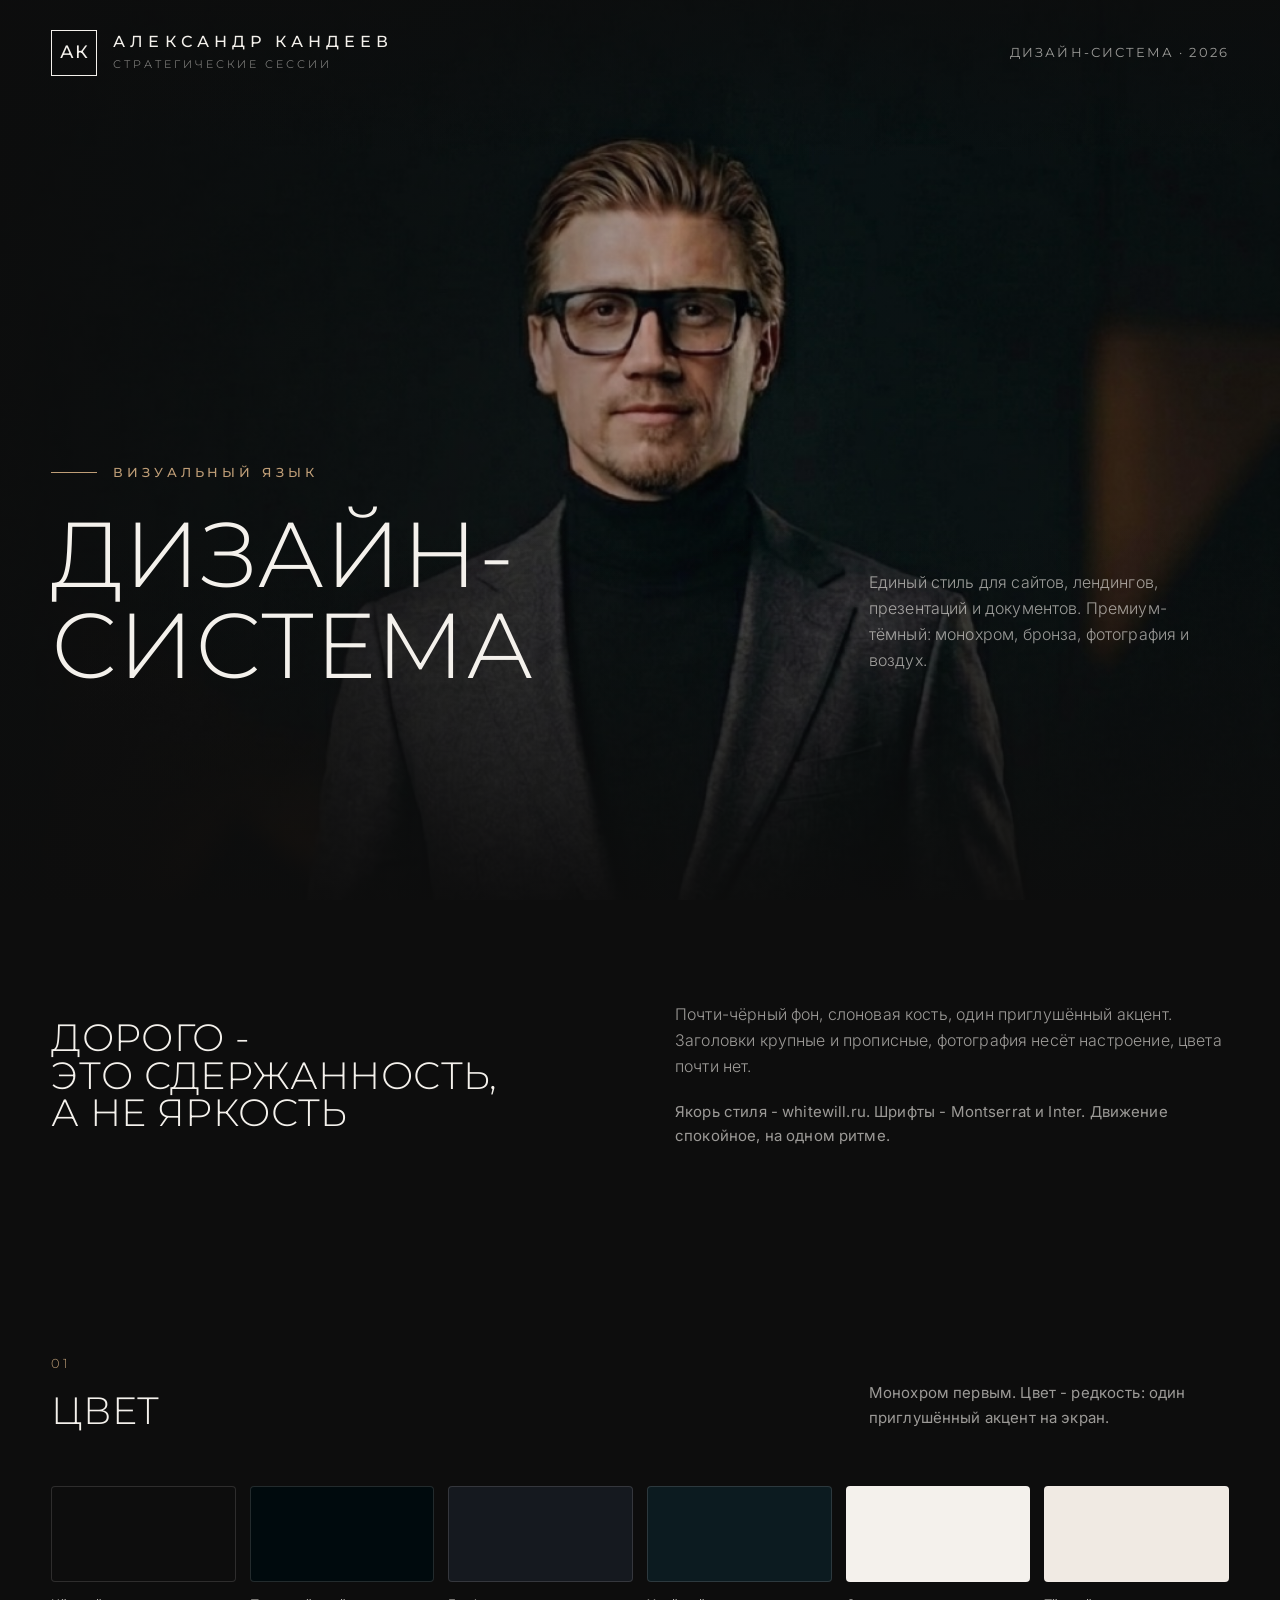
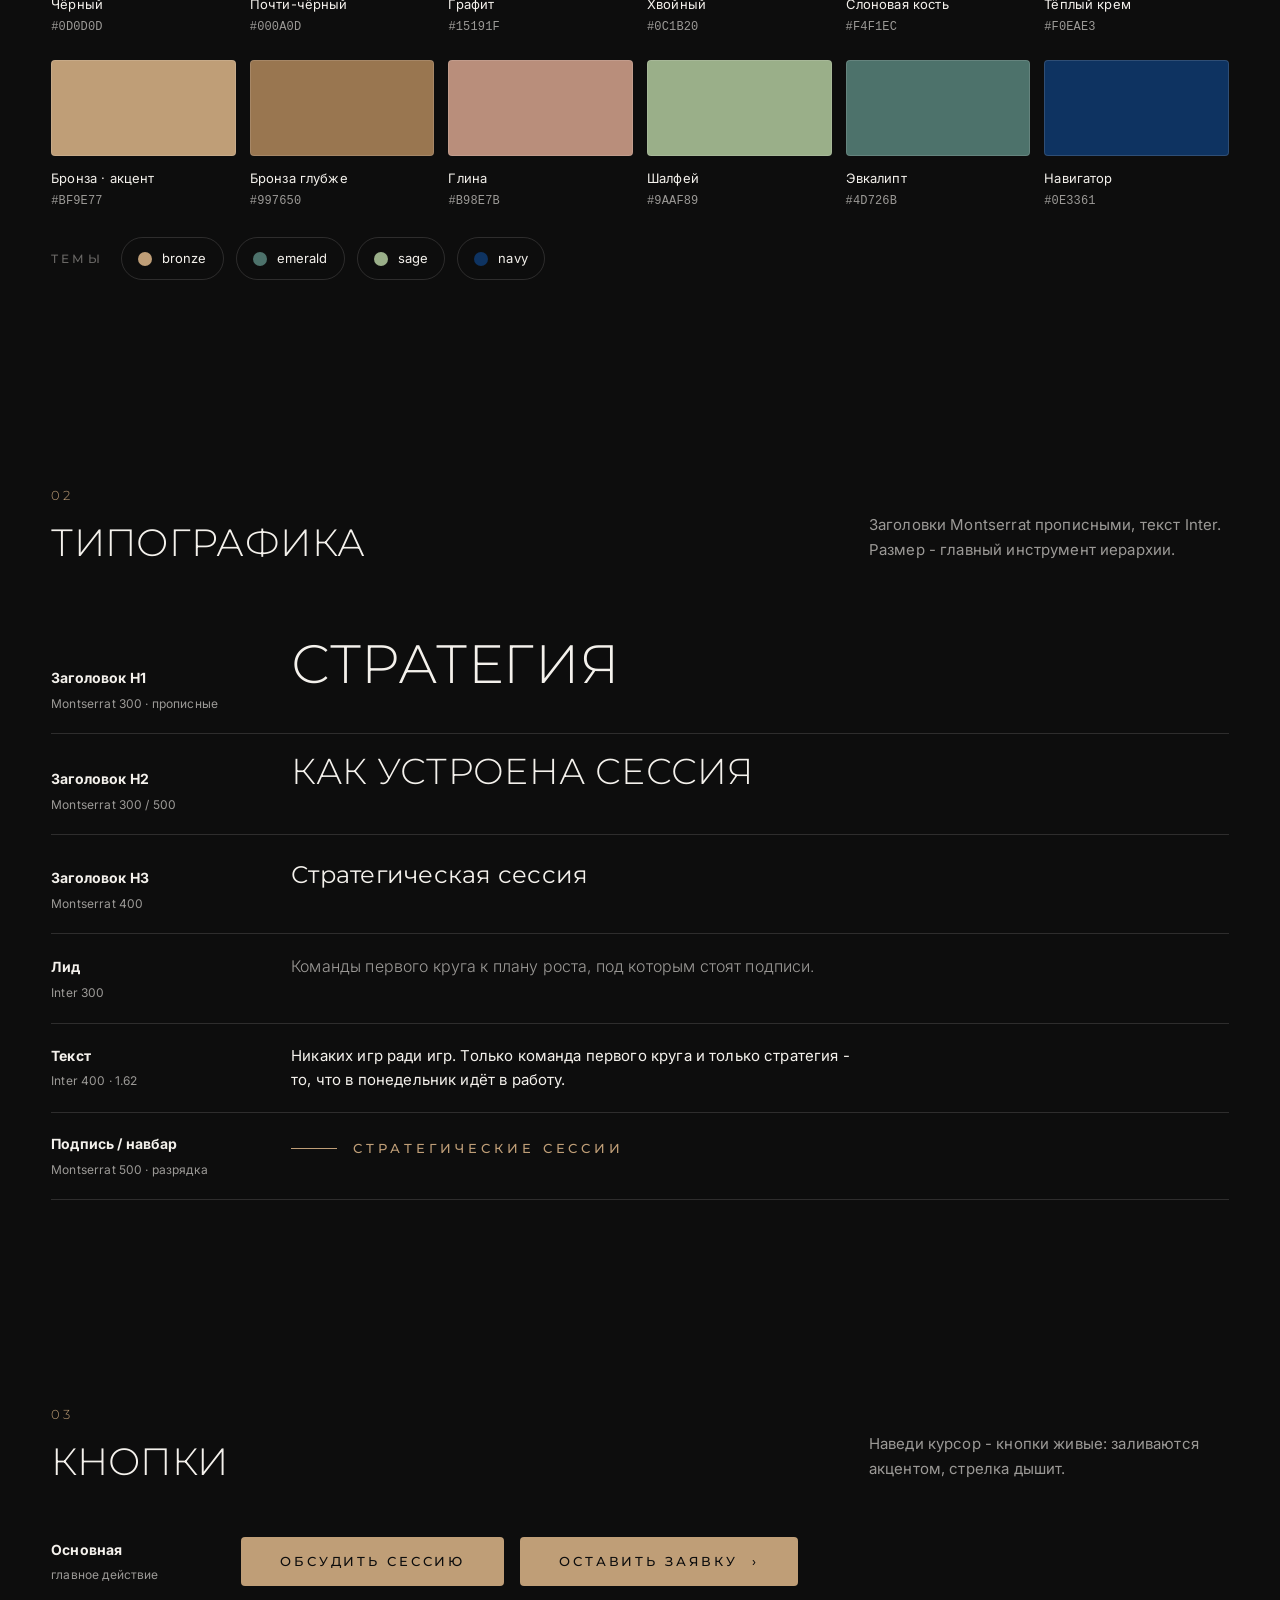
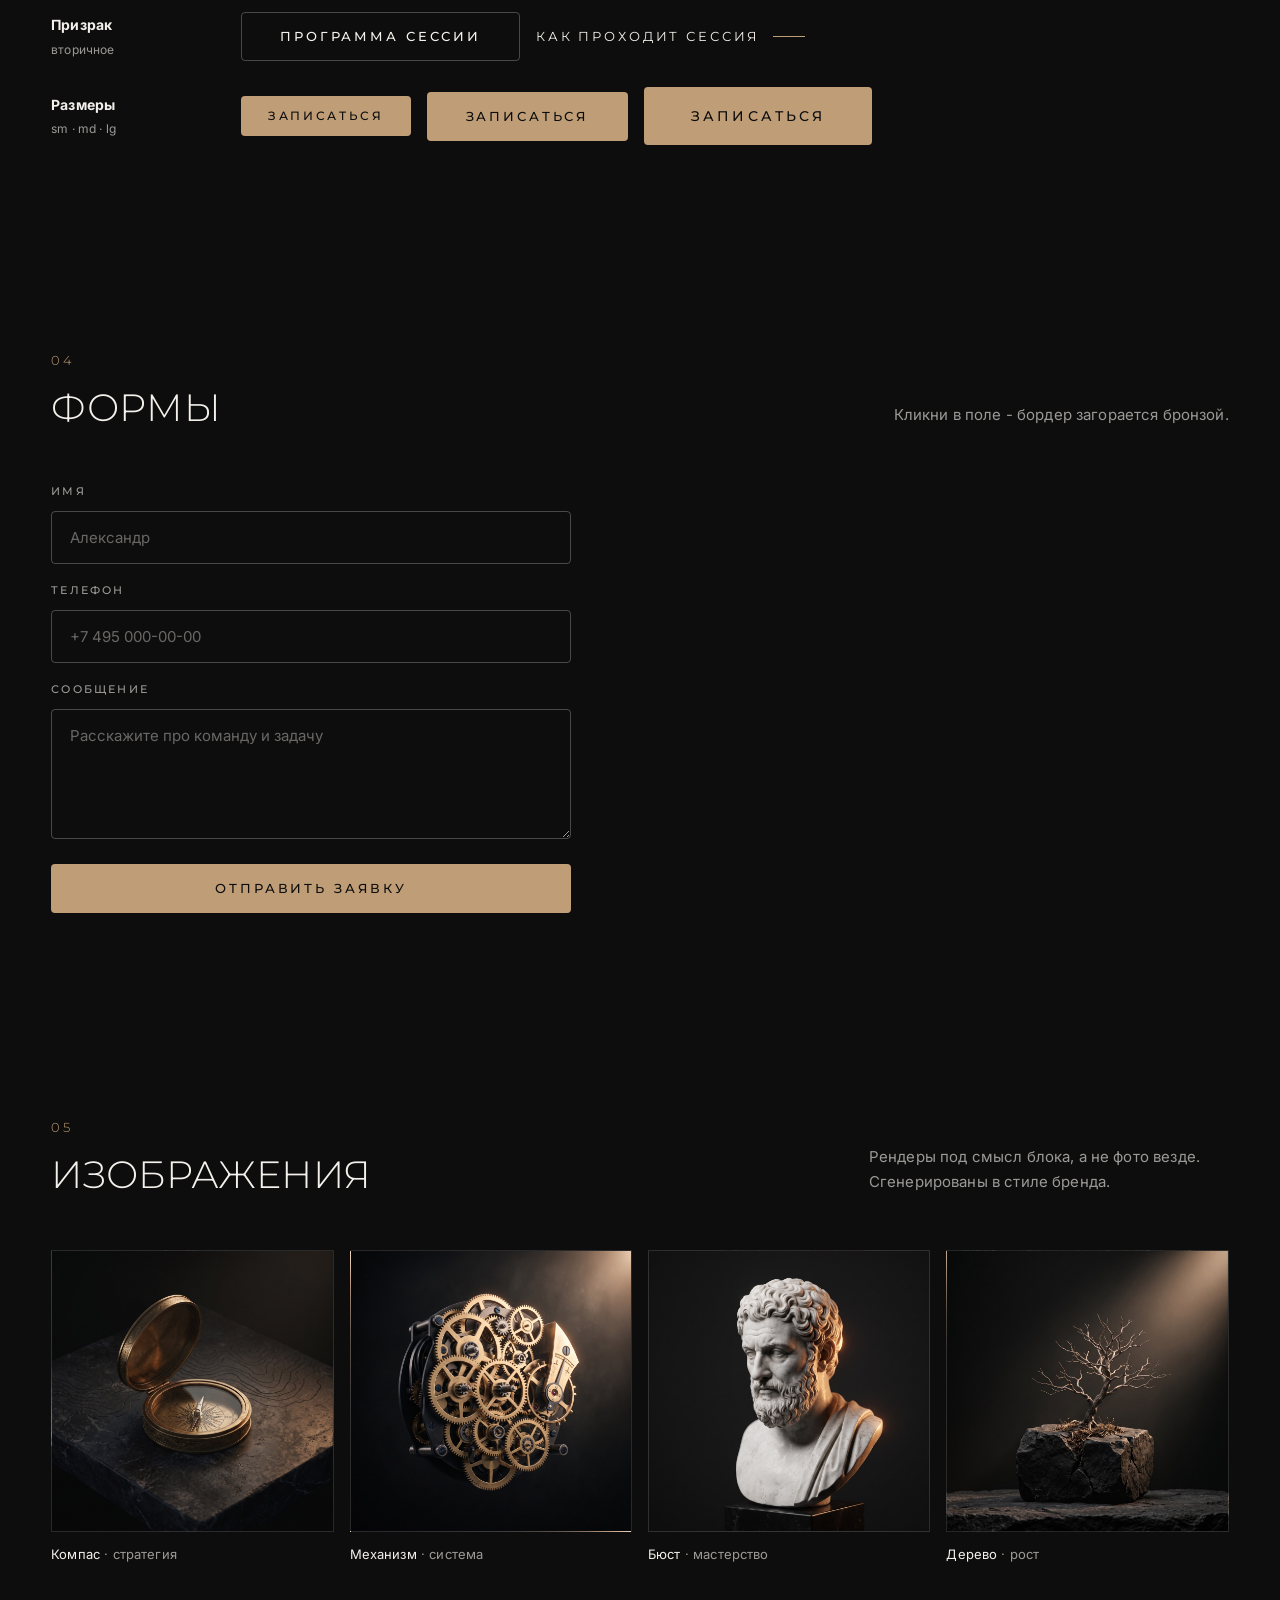
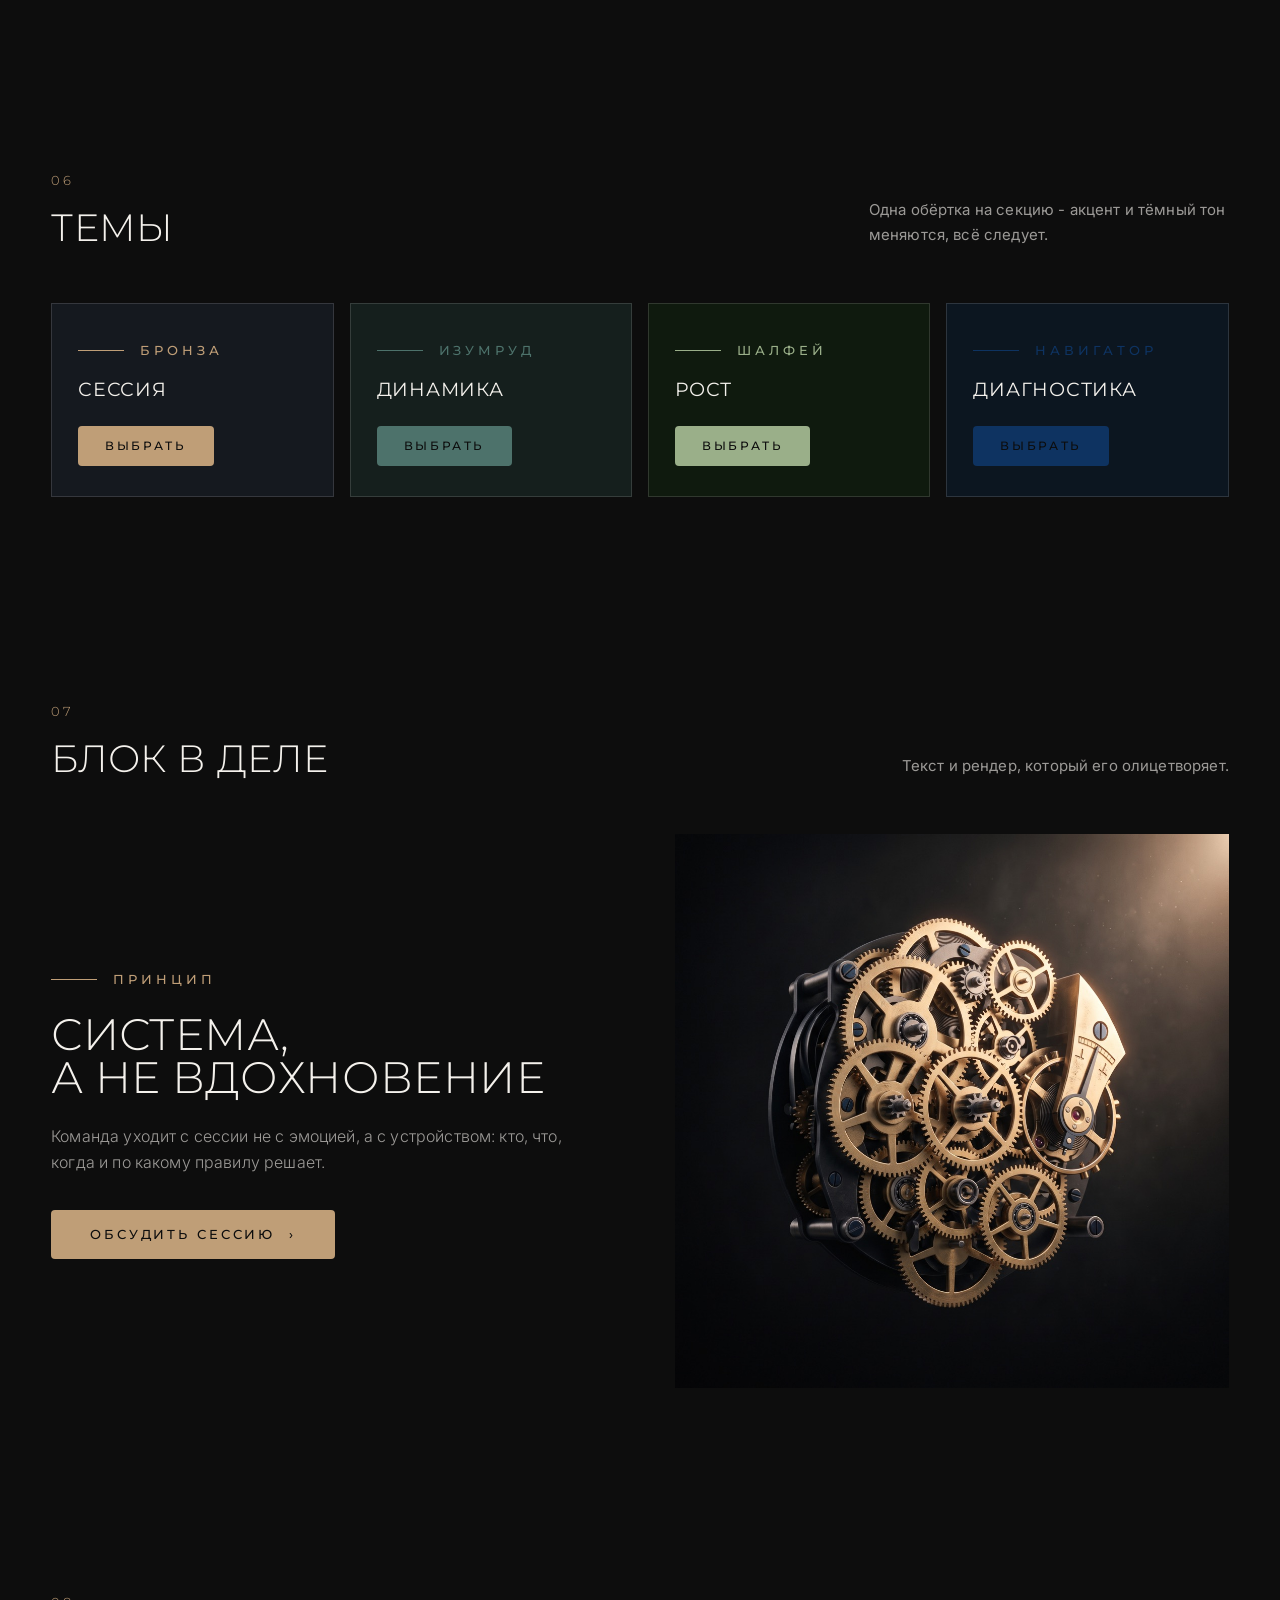
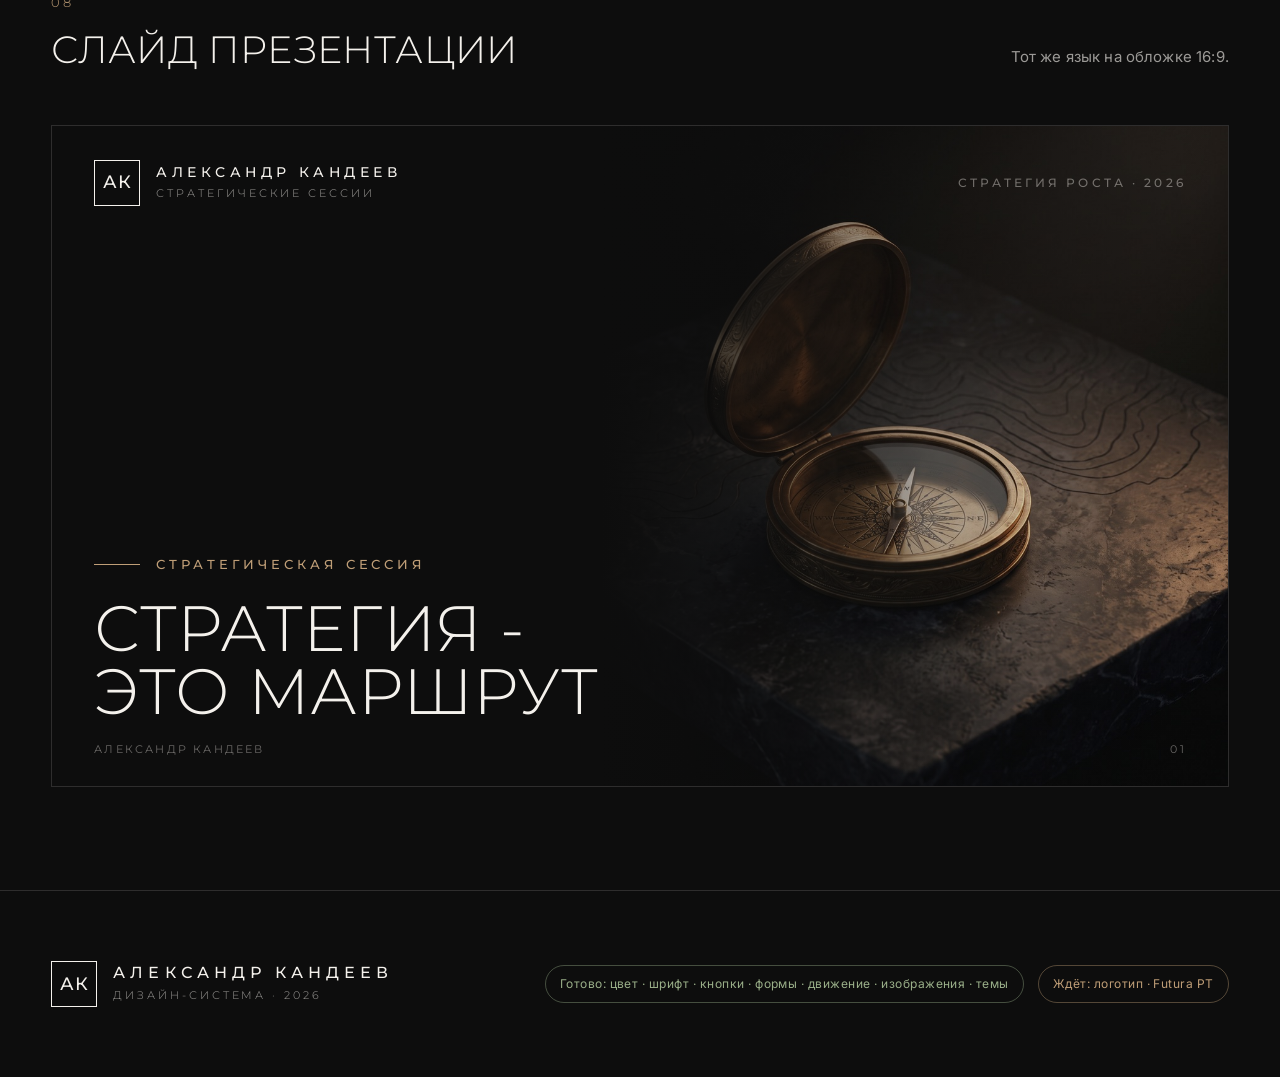
==== index.html @ 8cb3ec22 "Дизайн-система - одностраничник" ====
<!DOCTYPE html>
<html lang="ru">
<head>
<meta charset="utf-8">
<meta name="viewport" content="width=device-width, initial-scale=1">
<title>Дизайн-система · Александр Кандеев</title>
<link rel="preconnect" href="https://fonts.googleapis.com">
<link rel="preconnect" href="https://fonts.gstatic.com" crossorigin>
<link href="https://fonts.googleapis.com/css2?family=Montserrat:wght@300;400;500&family=Inter:wght@300;400;500&display=swap" rel="stylesheet">
<style>
/* ============================================================
   Дизайн-система Александра Кандеева - ТОКЕНЫ
   Якорь: премиум-тёмный в духе whitewill.ru.
   Монохром-первым: цвет редкий, акцент - бронза.
   Подключать первым; всё остальное опирается на эти переменные.
   ============================================================ */

:root {
  /* --- Тёмная база (почти-чёрные, тёплые, не чистый #000) --- */
  --c-black:        #0D0D0D;   /* фон страницы */
  --c-near-black:   #000A0D;   /* самый глубокий, с сине-зелёным подтоном */
  --c-graphite:     #15191F;   /* приподнятая поверхность, карточки */
  --c-conifer:      #0C1B20;   /* альтернативная глубокая поверхность, прохладная */

  /* --- Свет (слоновая кость, не белый) --- */
  --c-ivory:        #F4F1EC;   /* основной текст по тёмному */
  --c-ivory-warm:   #F0EAE3;   /* тёплые светлые панели (светлые секции) */
  --c-white:        #FFFFFF;   /* только когда нужен чистый максимум */

  /* --- Текст по тёмному (через прозрачность слоновой кости) --- */
  --c-muted:        rgba(244, 241, 236, 0.62);  /* вторичный текст */
  --c-faint:        rgba(244, 241, 236, 0.40);  /* подписи, мета */

  /* --- Линии (волосяные, почти невидимые) --- */
  --c-line:         rgba(244, 241, 236, 0.14);
  --c-line-strong:  rgba(244, 241, 236, 0.26);

  /* --- Акценты (приглушённые, благородные; использовать РЕДКО) --- */
  --c-bronze:       #BF9E77;   /* основной акцент - шампань/бронза */
  --c-bronze-deep:  #997650;   /* ховер/глубже */
  --c-clay:         #B98E7B;   /* тёплая глина */
  --c-sage:         #9AAF89;   /* шалфей */
  --c-eucalyptus:   #4D726B;   /* эвкалипт, прохладный */
  --c-navy:         #0E3361;   /* глубокий навигатор-синий */
  --c-amber:        #EB9444;   /* энергия, очень редко */

  /* --- Семантика --- */
  --c-bg:           var(--c-black);
  --c-surface:      var(--c-graphite);
  --c-text:         var(--c-ivory);
  --c-accent:       var(--c-bronze);
  --c-accent-hover: var(--c-bronze-deep);

  /* --- Типографика --- */
  --font-display:   'Montserrat', 'Futura PT', system-ui, sans-serif;
  --font-body:      'Inter', 'Futura PT Book', system-ui, sans-serif;
  /* Когда появится лицензия Futura PT - подключить @font-face (см. typography.md)
     и поменять порядок: Futura PT первой. Менять тут, в одном месте. */

  /* Текучая шкала (как у White Will - размер растёт с шириной экрана) */
  --fs-display-xl:  clamp(44px, 7.2vw, 104px);  /* hero h1 */
  --fs-display-l:   clamp(32px, 4.2vw, 56px);   /* h2 секций */
  --fs-h3:          clamp(21px, 1.9vw, 28px);
  --fs-lede:        clamp(16px, 1.25vw, 19px);
  --fs-body:        clamp(15px, 1.05vw, 17px);
  --fs-label:       13px;     /* прописные подписи, навбар, кнопки */
  --fs-caption:     12px;

  --lh-display:     0.98;
  --lh-head:        1.08;
  --lh-body:        1.62;

  --ls-display:     0.01em;   /* заголовки прописными */
  --ls-body:        0.01em;
  --ls-label:       0.22em;   /* подписи/навбар */
  --ls-eyebrow:     0.30em;   /* надзаголовки */

  --w-light:        300;
  --w-regular:      400;
  --w-medium:       500;

  /* --- Сетка и ритм --- */
  --gutter:         clamp(24px, 4vw, 80px);     /* боковые поля */
  --section-y:      clamp(64px, 8vw, 130px);    /* вертикаль секции */
  --maxw:           1600px;                     /* предел контента */

  /* --- Радиусы (премиум = острые углы) --- */
  --radius:         0;
  --radius-sm:      4px;

  /* --- Тени (минимум; глубина через фон, не через тень) --- */
  --shadow-soft:    0 24px 80px rgba(0, 0, 0, 0.45);

  /* --- Движение (снято с whitewill.ru) --- */
  --dur-fast:       0.2s;
  --dur:            0.3s;          /* базовый переход - почти всё на нём */
  --dur-slow:       0.5s;
  --ease:           cubic-bezier(0.4, 0, 0.2, 1);
  --ease-lux:       cubic-bezier(0.65, 0.05, 0.36, 1);  /* фирменный easing White Will */
}

/* ============================================================
   ЦВЕТОВЫЕ ТЕМЫ - класс-обёртка меняет акцент и тёмный тон.
   Механика White Will (.london/.country/.turkey...): вешаешь
   класс на секцию/страницу - кнопки, ссылки, теги следуют.
   ============================================================ */

/* База - бронза/шампань (по умолчанию, мир .turkey/.mansions) */
.theme-bronze   { --c-accent: #BF9E77; --c-accent-hover: #997650; --c-surface: #15191F; }

/* Изумруд / эвкалипт (мир .london/.retail) */
.theme-emerald  { --c-accent: #4D726B; --c-accent-hover: #354E49; --c-surface: #151F1D; }

/* Шалфей / зелёный (мир .country) */
.theme-sage     { --c-accent: #9AAF89; --c-accent-hover: #728562; --c-surface: #0F1A0E; }

/* Глубокий синий (статусный, мир .oman) */
.theme-navy     { --c-accent: #0E3361; --c-accent-hover: #082344; --c-surface: #0C1620; }


/* ============================================================
   Дизайн-система Александра Кандеева - БАЗОВЫЙ CSS (веб)
   Подключать после ../core/tokens.css.
   Готовые компоненты в духе whitewill.ru: навбар, hero,
   шаги, кейс, цифры, панель категорий, кнопки, печать.
   ============================================================ */



*, *::before, *::after { box-sizing: border-box; margin: 0; padding: 0; }

html { -webkit-font-smoothing: antialiased; text-rendering: optimizeLegibility; }

body {
  background: var(--c-bg);
  color: var(--c-text);
  font-family: var(--font-body);
  font-size: var(--fs-body);
  line-height: var(--lh-body);
  letter-spacing: var(--ls-body);
}

/* --- Типографика --- */
.display {
  font-family: var(--font-display);
  font-weight: var(--w-light);
  text-transform: uppercase;
  line-height: var(--lh-display);
  letter-spacing: var(--ls-display);
}
/* Выделение в заголовке - НЕ по умолчанию. Только осознанно, классом .em.
   Случайный <b>/<strong> в заголовке намеренно не утолщается. */
.display b, .display strong { font-weight: inherit; }
.em { font-weight: var(--w-medium); }
.em.is-accent { color: var(--c-bronze); }

h1.display { font-size: var(--fs-display-xl); }
h2.display { font-size: var(--fs-display-l); }
h3 {
  font-family: var(--font-display);
  font-weight: var(--w-regular);
  font-size: var(--fs-h3);
  letter-spacing: 0.01em;
}

.eyebrow {
  font-family: var(--font-display);
  font-weight: var(--w-medium);
  font-size: var(--fs-label);
  letter-spacing: var(--ls-eyebrow);
  text-transform: uppercase;
  color: var(--c-accent);
  display: inline-flex;
  align-items: center;
  gap: 16px;
}
.eyebrow::before { content: ""; width: 46px; height: 1px; background: var(--c-accent); }

.lede { font-size: var(--fs-lede); color: var(--c-muted); font-weight: var(--w-light); }
.muted { color: var(--c-muted); }
.faint { color: var(--c-faint); }

/* --- Раскладка --- */
.section { padding: var(--section-y) var(--gutter); max-width: var(--maxw); margin: 0 auto; }
.divider { height: 1px; background: var(--c-line); border: 0; }

/* --- Навбар --- */
.nav { display: flex; align-items: center; justify-content: space-between; padding: 30px var(--gutter); }
.logo { display: flex; align-items: center; gap: 16px; }
.logo__mono {
  width: 46px; height: 46px; border: 1px solid var(--c-ivory);
  display: flex; align-items: center; justify-content: center;
  font-family: var(--font-display); font-weight: var(--w-medium); font-size: 18px; letter-spacing: 0.04em;
}
.logo__name { font-family: var(--font-display); font-weight: var(--w-medium); font-size: 16px;
  letter-spacing: 0.32em; text-transform: uppercase; line-height: 1; }
.logo__tag { font-family: var(--font-display); font-weight: var(--w-light); font-size: 10.5px;
  letter-spacing: 0.28em; text-transform: uppercase; color: var(--c-muted); margin-top: 6px; }
.nav__right { display: flex; align-items: center; gap: 40px;
  font-family: var(--font-display); font-weight: var(--w-regular); font-size: var(--fs-label);
  letter-spacing: 0.16em; text-transform: uppercase; }

/* --- Кнопки (снято с whitewill.ru: радиус 4px, .3s, налив акцентом) --- */
.btn {
  font-family: var(--font-display); font-weight: var(--w-medium);
  font-size: var(--fs-label); letter-spacing: var(--ls-label); text-transform: uppercase;
  padding: 17px 38px; border: 1px solid transparent; border-radius: var(--radius-sm); cursor: pointer;
  text-decoration: none; display: inline-flex; align-items: center; justify-content: center; gap: 14px;
  white-space: nowrap; line-height: 1; vertical-align: middle;
  transition: background var(--dur) var(--ease-lux), color var(--dur) var(--ease-lux),
              border-color var(--dur) var(--ease-lux);
}
/* Размеры */
.btn--lg { padding: 21px 46px; font-size: 14px; }
.btn--sm { padding: 13px 26px; font-size: 12px; }
.btn--block { display: flex; width: 100%; }
/* Солид: бронза → на ховере глубже */
.btn--solid { background: var(--c-accent); color: var(--c-black); }
.btn--solid:hover { background: var(--c-accent-hover); }
/* Призрак: на ховере бордер загорается акцентом, заливается акцентом (приём WW) */
.btn--ghost { background: transparent; color: var(--c-text); border-color: var(--c-line-strong); }
.btn--ghost:hover { background: var(--c-accent); color: var(--c-black); border-color: var(--c-accent); }
/* Кнопка-стрелка: стрелка идёт за текстом, на ховере «дышит». Без переноса. */
.btn--arrow .arr { display: inline-block; transition: transform var(--dur) var(--ease-lux); }
.btn--arrow:hover .arr { animation: arrow-move 0.9s var(--ease-lux) infinite; }

/* Ссылка-стрелка: на ховере текст и черта уходят в акцент */
.link {
  font-family: var(--font-display); font-weight: var(--w-regular);
  font-size: var(--fs-label); letter-spacing: var(--ls-label); text-transform: uppercase;
  color: var(--c-text); text-decoration: none; display: inline-flex; align-items: center; gap: 13px;
  transition: color var(--dur) var(--ease-lux), gap var(--dur) var(--ease-lux);
}
.link::after { content: ""; width: 32px; height: 1px; background: var(--c-accent); transition: width var(--dur) var(--ease-lux); }
.link:hover { color: var(--c-accent); gap: 18px; }
.link:hover::after { width: 44px; }

/* --- Hero (фото на весь экран + заголовок снизу) --- */
.hero { position: relative; min-height: 100vh; overflow: hidden; }
.hero__bg { position: absolute; inset: 0; background-size: cover; background-position: 62% 16%; }
.hero__bg::before { content: ""; position: absolute; inset: 0;
  background: linear-gradient(90deg, rgba(13,13,13,0.92) 0%, rgba(13,13,13,0.55) 34%, rgba(13,13,13,0.15) 60%, rgba(13,13,13,0.5) 100%); }
.hero__bg::after { content: ""; position: absolute; inset: 0;
  background: linear-gradient(180deg, rgba(13,13,13,0.7) 0%, transparent 18%, transparent 58%, rgba(13,13,13,0.92) 100%); }
.hero__nav { position: absolute; z-index: 6; top: 0; left: 0; right: 0; }
.hero__title { position: absolute; z-index: 6; left: var(--gutter); bottom: 210px; max-width: 1000px; }
.hero__lede { position: absolute; z-index: 6; right: var(--gutter); bottom: 226px; width: 360px; }

/* --- Печать-медальон --- */
.seal { position: relative; width: 128px; height: 128px; }
.seal__center { position: absolute; inset: 0; display: flex; flex-direction: column;
  align-items: center; justify-content: center; text-align: center; }
.seal__big { font-family: var(--font-display); font-weight: var(--w-medium); font-size: 30px; color: var(--c-bronze); line-height: 1; }
.seal__cap { font-family: var(--font-display); font-weight: var(--w-regular); font-size: 9px;
  letter-spacing: 0.2em; text-transform: uppercase; color: var(--c-bronze); margin-top: 5px; }

/* --- Панель категорий --- */
.catbar { display: flex; background: rgba(13,13,13,0.55); backdrop-filter: blur(10px); border-top: 1px solid var(--c-line); }
.catbar__item { flex: 1; text-align: center; padding: 30px 14px;
  font-family: var(--font-display); font-weight: var(--w-regular); font-size: 13.5px;
  letter-spacing: 0.13em; text-transform: uppercase; color: var(--c-ivory); }
.catbar__item:not(:last-child) { border-right: 1px solid var(--c-line); }
.catbar__item.is-active { background: rgba(191,158,119,0.14); }

/* --- Шаги (нумерованные колонки) --- */
.steps { display: grid; grid-template-columns: repeat(3, 1fr); gap: clamp(28px, 4vw, 54px); }
.step { border-top: 1px solid var(--c-line); padding-top: 30px; }
.step__num { font-family: var(--font-display); font-weight: var(--w-light); font-size: 15px;
  letter-spacing: 0.2em; color: var(--c-bronze); margin-bottom: 46px; }

/* --- Кейс / цитата --- */
.case { display: grid; grid-template-columns: 360px 1fr; gap: clamp(32px, 4vw, 64px);
  align-items: center; background: var(--c-graphite); border: 1px solid var(--c-line); padding: 60px 64px; }
.case__photo { min-height: 420px; background-size: cover; background-position: center 22%; filter: grayscale(1) contrast(1.02); }
.case__quote { font-family: var(--font-display); font-weight: var(--w-light);
  font-size: clamp(24px, 2.4vw, 33px); line-height: 1.42; text-transform: none; }
.case__quote b, .case__quote strong { font-weight: inherit; color: inherit; }
.case__quote .em { font-weight: var(--w-regular); color: var(--c-bronze); }
.case__by { margin-top: 40px; padding-top: 26px; border-top: 1px solid var(--c-line);
  display: flex; gap: 14px; align-items: baseline;
  font-family: var(--font-display); text-transform: uppercase; letter-spacing: 0.16em; font-size: var(--fs-label); }

/* --- Полоса цифр --- */
.stats { display: flex; border-top: 1px solid var(--c-line); border-bottom: 1px solid var(--c-line); }
.stat { flex: 1; padding: 46px 44px 50px 0; }
.stat:not(:last-child) { border-right: 1px solid var(--c-line); }
.stat__n { font-family: var(--font-display); font-weight: var(--w-light); font-size: clamp(34px, 3.4vw, 46px); }
.stat__n i { font-style: normal; color: var(--c-bronze); }
.stat__t { font-size: var(--fs-caption); letter-spacing: 0.2em; text-transform: uppercase; color: var(--c-muted); margin-top: 14px; }

/* --- Изображения: фото, вырезанные объекты, рендеры, абстракция --- */
/* Базовая медиа-область (фото или картинка), острые углы, без рамки */
.figure { position: relative; overflow: hidden; background-size: cover; background-position: center; }
.figure--bw { filter: grayscale(1) contrast(1.02); }      /* кейсы, архив */
/* Вырезанный объект/рендер на прозрачном фоне (статуя, предмет, элемент) */
.cutout { display: block; max-width: 100%; height: auto; }
.cutout--glow { filter: drop-shadow(0 30px 60px rgba(0,0,0,0.5)); }
/* Контейнер под абстрактный/SVG-визуал (когда фото не нужно) */
.motif { position: relative; overflow: hidden; background: var(--c-near-black);
  display: flex; align-items: center; justify-content: center; min-height: 420px; }
.motif > svg { width: 100%; height: 100%; display: block; }
/* Блок «текст + визуал» (визуал может быть фото ИЛИ рендер ИЛИ абстракция) */
.split { display: grid; grid-template-columns: 1fr 1fr; gap: clamp(40px, 6vw, 100px); align-items: center; }
.split--narrow { grid-template-columns: 0.85fr 1fr; }

/* --- Светлый регистр (секция на слоновой кости, тёмный текст) --- */
.invert {
  background: var(--c-ivory-warm);
  color: var(--c-black);
  --c-text: #0D0D0D;
  --c-muted: rgba(13, 13, 13, 0.62);
  --c-faint: rgba(13, 13, 13, 0.42);
  --c-line: rgba(13, 13, 13, 0.14);
  --c-line-strong: rgba(13, 13, 13, 0.26);
}
.invert .logo__mono { border-color: #0D0D0D; }

/* --- Программы (карточки услуг) --- */
.cards { display: grid; grid-template-columns: repeat(3, 1fr); gap: 1px; background: var(--c-line); border: 1px solid var(--c-line); }
.card { background: var(--c-bg); padding: 48px 40px 44px; display: flex; flex-direction: column; min-height: 380px; }
.card__num { font-family: var(--font-display); font-weight: var(--w-light); font-size: 14px; letter-spacing: 0.2em; color: var(--c-bronze); margin-bottom: 40px; }
.card h3 { margin-bottom: 18px; }
.card__price { margin-top: auto; padding-top: 26px; font-family: var(--font-display); font-weight: var(--w-light); font-size: 22px; letter-spacing: 0.01em; }
.card__price i { font-style: normal; color: var(--c-bronze); }

/* --- Финальный CTA на фото --- */
.cta-screen { position: relative; min-height: 100vh; display: flex; align-items: center; overflow: hidden; }
.cta-screen__bg { position: absolute; inset: 0; background-size: cover; background-position: center 18%; }
.cta-screen__bg::after { content: ""; position: absolute; inset: 0; background: linear-gradient(90deg, rgba(13,13,13,0.9) 0%, rgba(13,13,13,0.55) 45%, rgba(13,13,13,0.25) 100%); }
.cta-screen__in { position: relative; z-index: 2; padding: 0 var(--gutter); max-width: 920px; }

/* ============================================================
   ВЗАИМОДЕЙСТВИЯ И ДВИЖЕНИЕ (снято с whitewill.ru)
   ============================================================ */

/* Keyframes */
@keyframes arrow-move { 0%{transform:translate3d(.2em,0,0)} 50%{transform:translate3d(-.1em,0,0)} 100%{transform:translate3d(.2em,0,0)} }
@keyframes fadeUp { 0%{transform:translate3d(0,1.4em,0);opacity:0} 50%{opacity:1} 100%{transform:translateZ(0);opacity:1} }
@keyframes fadeRightUp { 0%{transform:translate3d(-3em,3em,0);opacity:0} 50%{opacity:1} 100%{transform:translateZ(0);opacity:1} }
@keyframes dot-pulse { 0%{transform:scale(0)} 80%{transform:scale(1.2)} 90%{transform:scale(1.2)} 100%{opacity:0} }

/* Фото из ч/б в цвет + лёгкий зум на ховере (приём WW) */
.figure--reveal { filter: grayscale(1) contrast(1.02); transition: filter var(--dur-slow) var(--ease-lux), transform var(--dur-slow) var(--ease-lux); }
.figure--reveal:hover { filter: grayscale(0) contrast(1); transform: scale(1.02); }

/* Карточки и плитки - мягкий отклик на ховер */
.card { transition: background var(--dur) var(--ease-lux); }
.card:hover { background: var(--c-graphite); }
.catbar__item { transition: background var(--dur) var(--ease-lux), color var(--dur) var(--ease-lux); cursor: pointer; }
.catbar__item:hover { background: rgba(191,158,119,0.10); color: var(--c-accent); }
.nav__right span, .logo { transition: color var(--dur) var(--ease-lux); }

/* Появление при скролле: вешаем .reveal, JS добавляет .is-in при входе в экран.
   IntersectionObserver-сниппет - в components.md. Поддерживает задержку через --d. */
.reveal { opacity: 0; will-change: transform, opacity; }
.reveal.is-in { animation: fadeUp 0.8s var(--ease-lux) both; animation-delay: var(--d, 0s); }
.reveal--side.is-in { animation-name: fadeRightUp; }
@media (prefers-reduced-motion: reduce) {
  .reveal, .reveal.is-in { opacity: 1; animation: none; }
  .figure--reveal { filter: grayscale(0); }
  .btn--arrow:hover .arr { animation: none; }
}

/* --- Формы (снято с whitewill.ru: 1px бордер, радиус 4px, фокус → акцент) --- */
.field { display: block; margin-bottom: 18px; }
.field__label { display: block; font-family: var(--font-display); font-weight: var(--w-medium);
  font-size: 11px; letter-spacing: 0.2em; text-transform: uppercase; color: var(--c-muted); margin-bottom: 10px; }
.input, .textarea {
  width: 100%; font-family: var(--font-body); font-size: var(--fs-body); color: var(--c-text);
  background: transparent; border: 1px solid var(--c-line-strong); border-radius: var(--radius-sm);
  padding: 16px 18px; outline: none;
  transition: border-color var(--dur) var(--ease-lux), background var(--dur) var(--ease-lux);
}
.textarea { min-height: 130px; resize: vertical; }
.input::placeholder, .textarea::placeholder { color: var(--c-faint); }
.input:hover, .textarea:hover { border-color: var(--c-muted); }
.input:focus, .textarea:focus { border-color: var(--c-accent); background: rgba(191,158,119,0.04); }
/* В светлом регистре поля темнеют бордером автоматически - через .invert переменные линий */

/* --- Адаптив --- */
@media (max-width: 860px) {
  .steps { grid-template-columns: 1fr; }
  .case { grid-template-columns: 1fr; }
  .stats { flex-wrap: wrap; }
  .stat { flex: 1 1 45%; }
  .hero__lede { position: static; width: auto; margin-top: 24px; }
  .hero__title { position: static; margin-top: 40px; }
  .nav__right { gap: 18px; }
  .catbar { flex-wrap: wrap; }
}


/* ---- страница-паспорт ---- */
.kicker { font-family: var(--font-display); font-weight: 500; font-size: 12px; letter-spacing: .26em;
  text-transform: uppercase; color: var(--c-faint); }
.sec-h { display: flex; align-items: flex-end; justify-content: space-between; gap: 30px;
  flex-wrap: wrap; margin-bottom: 56px; }
.sec-h .num { font-family: var(--font-display); font-weight: 300; font-size: 13px; letter-spacing: .2em;
  color: var(--c-accent); margin-bottom: 18px; }
.sec-h p { color: var(--c-muted); max-width: 360px; }
.sw-grid { display: grid; grid-template-columns: repeat(6, 1fr); gap: 14px; }
.sw__c { height: 96px; border-radius: var(--radius-sm); border: 1px solid var(--c-line); }
.sw__n { font-size: 13px; margin-top: 12px; }
.sw__h { font-size: 12px; color: var(--c-muted); font-family: monospace; margin-top: 3px; }
.chips { display: flex; gap: 12px; flex-wrap: wrap; margin-top: 26px; align-items: center; }
.chip2 { display: flex; align-items: center; gap: 10px; padding: 10px 16px; border: 1px solid var(--c-line);
  border-radius: 999px; font-size: 13px; }
.chip2 i { width: 14px; height: 14px; border-radius: 50%; }
.trow { display: grid; grid-template-columns: 210px 1fr; gap: 30px; align-items: baseline;
  padding: 20px 0; border-bottom: 1px solid var(--c-line); }
.tlab b { display: block; font-size: 14px; } .tlab span { display: block; font-size: 12px; color: var(--c-muted); margin-top: 4px; }
.btn-grid { display: grid; grid-template-columns: 150px 1fr; gap: 26px 40px; align-items: center; }
.cell { display: flex; gap: 16px; align-items: center; flex-wrap: wrap; }
.rlab b { display: block; font-size: 14px; } .rlab span { display: block; font-size: 12px; color: var(--c-muted); margin-top: 3px; }
.imgs { display: grid; grid-template-columns: repeat(4, 1fr); gap: 16px; }
.img { aspect-ratio: 1/1; background-size: cover; background-position: center; border: 1px solid var(--c-line); }
.icap { font-size: 13px; margin-top: 12px; } .icap span { color: var(--c-muted); }
.themes { display: grid; grid-template-columns: repeat(4, 1fr); gap: 16px; }
.tcard { padding: 30px 26px; border: 1px solid var(--c-line); background: var(--c-surface); }
.tcard h4 { font-family: var(--font-display); font-weight: 400; font-size: 19px; margin: 14px 0 20px; text-transform: uppercase; letter-spacing: .04em; }
.block { display: grid; grid-template-columns: 1fr 1fr; gap: 70px; align-items: center; }
.block__vis { aspect-ratio: 1/1; background-size: cover; background-position: center; }
.slide { position: relative; width: 100%; aspect-ratio: 16/9; overflow: hidden; background: var(--c-black); border: 1px solid var(--c-line); }
.slide__bg { position: absolute; inset: 0 0 0 42%; background-size: cover; background-position: center; }
.slide__bg::after { content:""; position:absolute; inset:0; background: linear-gradient(90deg, #0D0D0D 8%, rgba(13,13,13,.3) 55%, transparent 100%); }
.slide__nav { position: absolute; top: 34px; left: 42px; right: 42px; display: flex; justify-content: space-between; align-items: center; z-index: 3; }
.slide__in { position: absolute; left: 42px; bottom: 64px; z-index: 3; max-width: 60%; }
.slide__foot { position: absolute; left: 42px; right: 42px; bottom: 28px; z-index: 3; display: flex; justify-content: space-between; font-family: var(--font-display); font-size: 11px; letter-spacing: .2em; text-transform: uppercase; color: var(--c-faint); }
.foot { padding: 70px var(--gutter); border-top: 1px solid var(--c-line); display: flex; justify-content: space-between; align-items: center; flex-wrap: wrap; gap: 30px; }
.status-row { display: flex; gap: 14px; flex-wrap: wrap; }
.pill { font-size: 12px; letter-spacing: .04em; padding: 8px 14px; border-radius: 999px; border: 1px solid var(--c-line); color: var(--c-muted); }
.pill--on { color: var(--c-sage); border-color: rgba(154,175,137,.4); }
.pill--wait { color: var(--c-bronze); border-color: rgba(191,158,119,.4); }
/* фолбэк: без JS появления-секции видны сразу */
html:not(.js) .reveal { opacity: 1; }
</style>
<script>document.documentElement.className += ' js';</script>
</head>
<body>

<!-- HERO -->
<header class="hero">
  <div class="hero__bg" style="background-image:url('[data-uri]')"></div>
  <nav class="nav hero__nav">
    <div class="logo"><div class="logo__mono">АК</div>
      <div><div class="logo__name">Александр Кандеев</div><div class="logo__tag">Стратегические сессии</div></div></div>
    <div class="nav__right"><span class="muted">Дизайн-система · 2026</span></div>
  </nav>
  <div class="hero__title">
    <div class="eyebrow">Визуальный язык</div>
    <h1 class="display" style="margin-top:26px">Дизайн-<br>система</h1>
  </div>
  <div class="hero__lede">
    <p class="lede">Единый стиль для сайтов, лендингов, презентаций и документов. Премиум-тёмный: монохром, бронза, фотография и воздух.</p>
  </div>
</header>

<!-- МАНИФЕСТ -->
<section class="section reveal">
  <div class="block" style="align-items:center">
    <h2 class="display" style="font-size:clamp(28px,3vw,44px)">Дорого -<br>это сдержанность,<br>а не яркость</h2>
    <div>
      <p class="lede" style="margin-bottom:20px">Почти-чёрный фон, слоновая кость, один приглушённый акцент. Заголовки крупные и прописные, фотография несёт настроение, цвета почти нет.</p>
      <p class="muted">Якорь стиля - whitewill.ru. Шрифты - Montserrat и Inter. Движение спокойное, на одном ритме.</p>
    </div>
  </div>
</section>

<!-- 01 ЦВЕТ -->
<section class="section reveal">
  <div class="sec-h"><div><div class="num">01</div><h2 class="display" style="font-size:clamp(28px,3vw,44px)">Цвет</h2></div>
    <p>Монохром первым. Цвет - редкость: один приглушённый акцент на экран.</p></div>
  <div class="sw-grid">
    <div><div class="sw__c" style="background:#0D0D0D"></div><div class="sw__n">Чёрный</div><div class="sw__h">#0D0D0D</div></div>
    <div><div class="sw__c" style="background:#000A0D"></div><div class="sw__n">Почти-чёрный</div><div class="sw__h">#000A0D</div></div>
    <div><div class="sw__c" style="background:#15191F"></div><div class="sw__n">Графит</div><div class="sw__h">#15191F</div></div>
    <div><div class="sw__c" style="background:#0C1B20"></div><div class="sw__n">Хвойный</div><div class="sw__h">#0C1B20</div></div>
    <div><div class="sw__c" style="background:#F4F1EC"></div><div class="sw__n">Слоновая кость</div><div class="sw__h">#F4F1EC</div></div>
    <div><div class="sw__c" style="background:#F0EAE3"></div><div class="sw__n">Тёплый крем</div><div class="sw__h">#F0EAE3</div></div>
  </div>
  <div class="sw-grid" style="margin-top:22px">
    <div><div class="sw__c" style="background:#BF9E77"></div><div class="sw__n">Бронза · акцент</div><div class="sw__h">#BF9E77</div></div>
    <div><div class="sw__c" style="background:#997650"></div><div class="sw__n">Бронза глубже</div><div class="sw__h">#997650</div></div>
    <div><div class="sw__c" style="background:#B98E7B"></div><div class="sw__n">Глина</div><div class="sw__h">#B98E7B</div></div>
    <div><div class="sw__c" style="background:#9AAF89"></div><div class="sw__n">Шалфей</div><div class="sw__h">#9AAF89</div></div>
    <div><div class="sw__c" style="background:#4D726B"></div><div class="sw__n">Эвкалипт</div><div class="sw__h">#4D726B</div></div>
    <div><div class="sw__c" style="background:#0E3361"></div><div class="sw__n">Навигатор</div><div class="sw__h">#0E3361</div></div>
  </div>
  <div class="chips">
    <span class="kicker" style="margin-right:6px">Темы</span>
    <span class="chip2"><i style="background:#BF9E77"></i>bronze</span>
    <span class="chip2"><i style="background:#4D726B"></i>emerald</span>
    <span class="chip2"><i style="background:#9AAF89"></i>sage</span>
    <span class="chip2"><i style="background:#0E3361"></i>navy</span>
  </div>
</section>

<!-- 02 ТИПОГРАФИКА -->
<section class="section reveal">
  <div class="sec-h"><div><div class="num">02</div><h2 class="display" style="font-size:clamp(28px,3vw,44px)">Типографика</h2></div>
    <p>Заголовки Montserrat прописными, текст Inter. Размер - главный инструмент иерархии.</p></div>
  <div class="trow"><div class="tlab"><b>Заголовок H1</b><span>Montserrat 300 · прописные</span></div><div class="display" style="font-size:54px">Стратегия</div></div>
  <div class="trow"><div class="tlab"><b>Заголовок H2</b><span>Montserrat 300 / 500</span></div><div class="display" style="font-size:36px">Как устроена сессия</div></div>
  <div class="trow"><div class="tlab"><b>Заголовок H3</b><span>Montserrat 400</span></div><h3 style="margin:0">Стратегическая сессия</h3></div>
  <div class="trow"><div class="tlab"><b>Лид</b><span>Inter 300</span></div><div class="lede" style="margin:0">Команды первого круга к плану роста, под которым стоят подписи.</div></div>
  <div class="trow"><div class="tlab"><b>Текст</b><span>Inter 400 · 1.62</span></div><div style="margin:0;max-width:560px">Никаких игр ради игр. Только команда первого круга и только стратегия - то, что в понедельник идёт в работу.</div></div>
  <div class="trow"><div class="tlab"><b>Подпись / навбар</b><span>Montserrat 500 · разрядка</span></div><div class="eyebrow" style="margin:0">Стратегические сессии</div></div>
</section>

<!-- 03 КНОПКИ -->
<section class="section reveal">
  <div class="sec-h"><div><div class="num">03</div><h2 class="display" style="font-size:clamp(28px,3vw,44px)">Кнопки</h2></div>
    <p>Наведи курсор - кнопки живые: заливаются акцентом, стрелка дышит.</p></div>
  <div class="btn-grid">
    <div class="rlab"><b>Основная</b><span>главное действие</span></div>
    <div class="cell"><a class="btn btn--solid">Обсудить сессию</a><a class="btn btn--solid btn--arrow">Оставить заявку <span class="arr">›</span></a></div>
    <div class="rlab"><b>Призрак</b><span>вторичное</span></div>
    <div class="cell"><a class="btn btn--ghost">Программа сессии</a><a class="link">Как проходит сессия</a></div>
    <div class="rlab"><b>Размеры</b><span>sm · md · lg</span></div>
    <div class="cell"><a class="btn btn--solid btn--sm">Записаться</a><a class="btn btn--solid">Записаться</a><a class="btn btn--solid btn--lg">Записаться</a></div>
  </div>
</section>

<!-- 04 ФОРМЫ -->
<section class="section reveal">
  <div class="sec-h"><div><div class="num">04</div><h2 class="display" style="font-size:clamp(28px,3vw,44px)">Формы</h2></div>
    <p>Кликни в поле - бордер загорается бронзой.</p></div>
  <div style="max-width:520px">
    <label class="field"><span class="field__label">Имя</span><input class="input" placeholder="Александр"></label>
    <label class="field"><span class="field__label">Телефон</span><input class="input" placeholder="+7 495 000-00-00"></label>
    <label class="field"><span class="field__label">Сообщение</span><textarea class="textarea" placeholder="Расскажите про команду и задачу"></textarea></label>
    <button class="btn btn--solid btn--block">Отправить заявку</button>
  </div>
</section>

<!-- 05 ИЗОБРАЖЕНИЯ -->
<section class="section reveal">
  <div class="sec-h"><div><div class="num">05</div><h2 class="display" style="font-size:clamp(28px,3vw,44px)">Изображения</h2></div>
    <p>Рендеры под смысл блока, а не фото везде. Сгенерированы в стиле бренда.</p></div>
  <div class="imgs">
    <div><div class="img" style="background-image:url('[data-uri]')"></div><div class="icap">Компас <span>· стратегия</span></div></div>
    <div><div class="img" style="background-image:url('[data-uri]')"></div><div class="icap">Механизм <span>· система</span></div></div>
    <div><div class="img" style="background-image:url('[data-uri]')"></div><div class="icap">Бюст <span>· мастерство</span></div></div>
    <div><div class="img" style="background-image:url('[data-uri]')"></div><div class="icap">Дерево <span>· рост</span></div></div>
  </div>
</section>

<!-- 06 ТЕМЫ -->
<section class="section reveal">
  <div class="sec-h"><div><div class="num">06</div><h2 class="display" style="font-size:clamp(28px,3vw,44px)">Темы</h2></div>
    <p>Одна обёртка на секцию - акцент и тёмный тон меняются, всё следует.</p></div>
  <div class="themes">
    <div class="tcard theme-bronze"><div class="eyebrow">Бронза</div><h4>Сессия</h4><a class="btn btn--solid btn--sm">Выбрать</a></div>
    <div class="tcard theme-emerald"><div class="eyebrow">Изумруд</div><h4>Динамика</h4><a class="btn btn--solid btn--sm">Выбрать</a></div>
    <div class="tcard theme-sage"><div class="eyebrow">Шалфей</div><h4>Рост</h4><a class="btn btn--solid btn--sm">Выбрать</a></div>
    <div class="tcard theme-navy"><div class="eyebrow">Навигатор</div><h4>Диагностика</h4><a class="btn btn--solid btn--sm">Выбрать</a></div>
  </div>
</section>

<!-- 07 БЛОК В ДЕЛЕ -->
<section class="section reveal">
  <div class="sec-h"><div><div class="num">07</div><h2 class="display" style="font-size:clamp(28px,3vw,44px)">Блок в деле</h2></div>
    <p>Текст и рендер, который его олицетворяет.</p></div>
  <div class="block">
    <div>
      <div class="eyebrow">Принцип</div>
      <h2 class="display" style="font-size:clamp(30px,3.4vw,52px);margin:24px 0 24px">Система,<br>а не вдохновение</h2>
      <p class="lede" style="margin-bottom:34px">Команда уходит с сессии не с эмоцией, а с устройством: кто, что, когда и по какому правилу решает.</p>
      <a class="btn btn--solid btn--arrow">Обсудить сессию <span class="arr">›</span></a>
    </div>
    <div class="block__vis" style="background-image:url('[data-uri]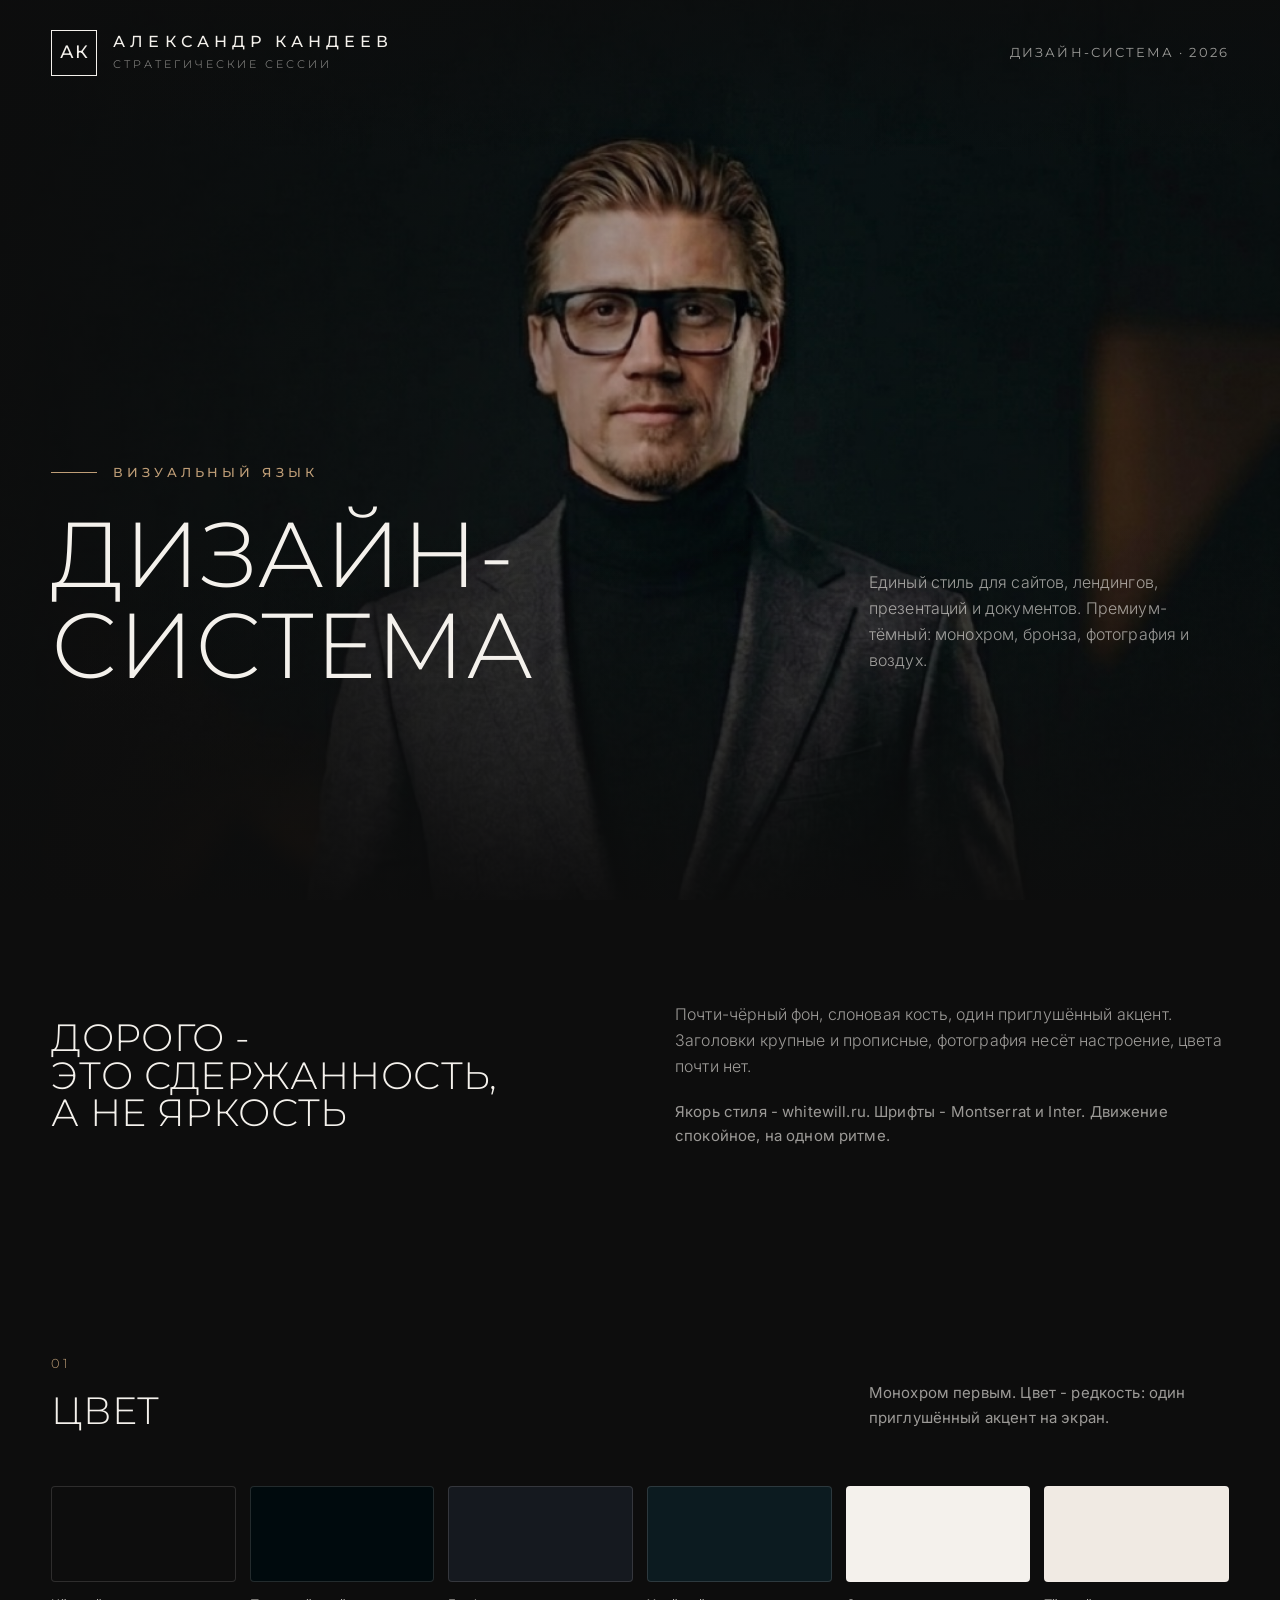
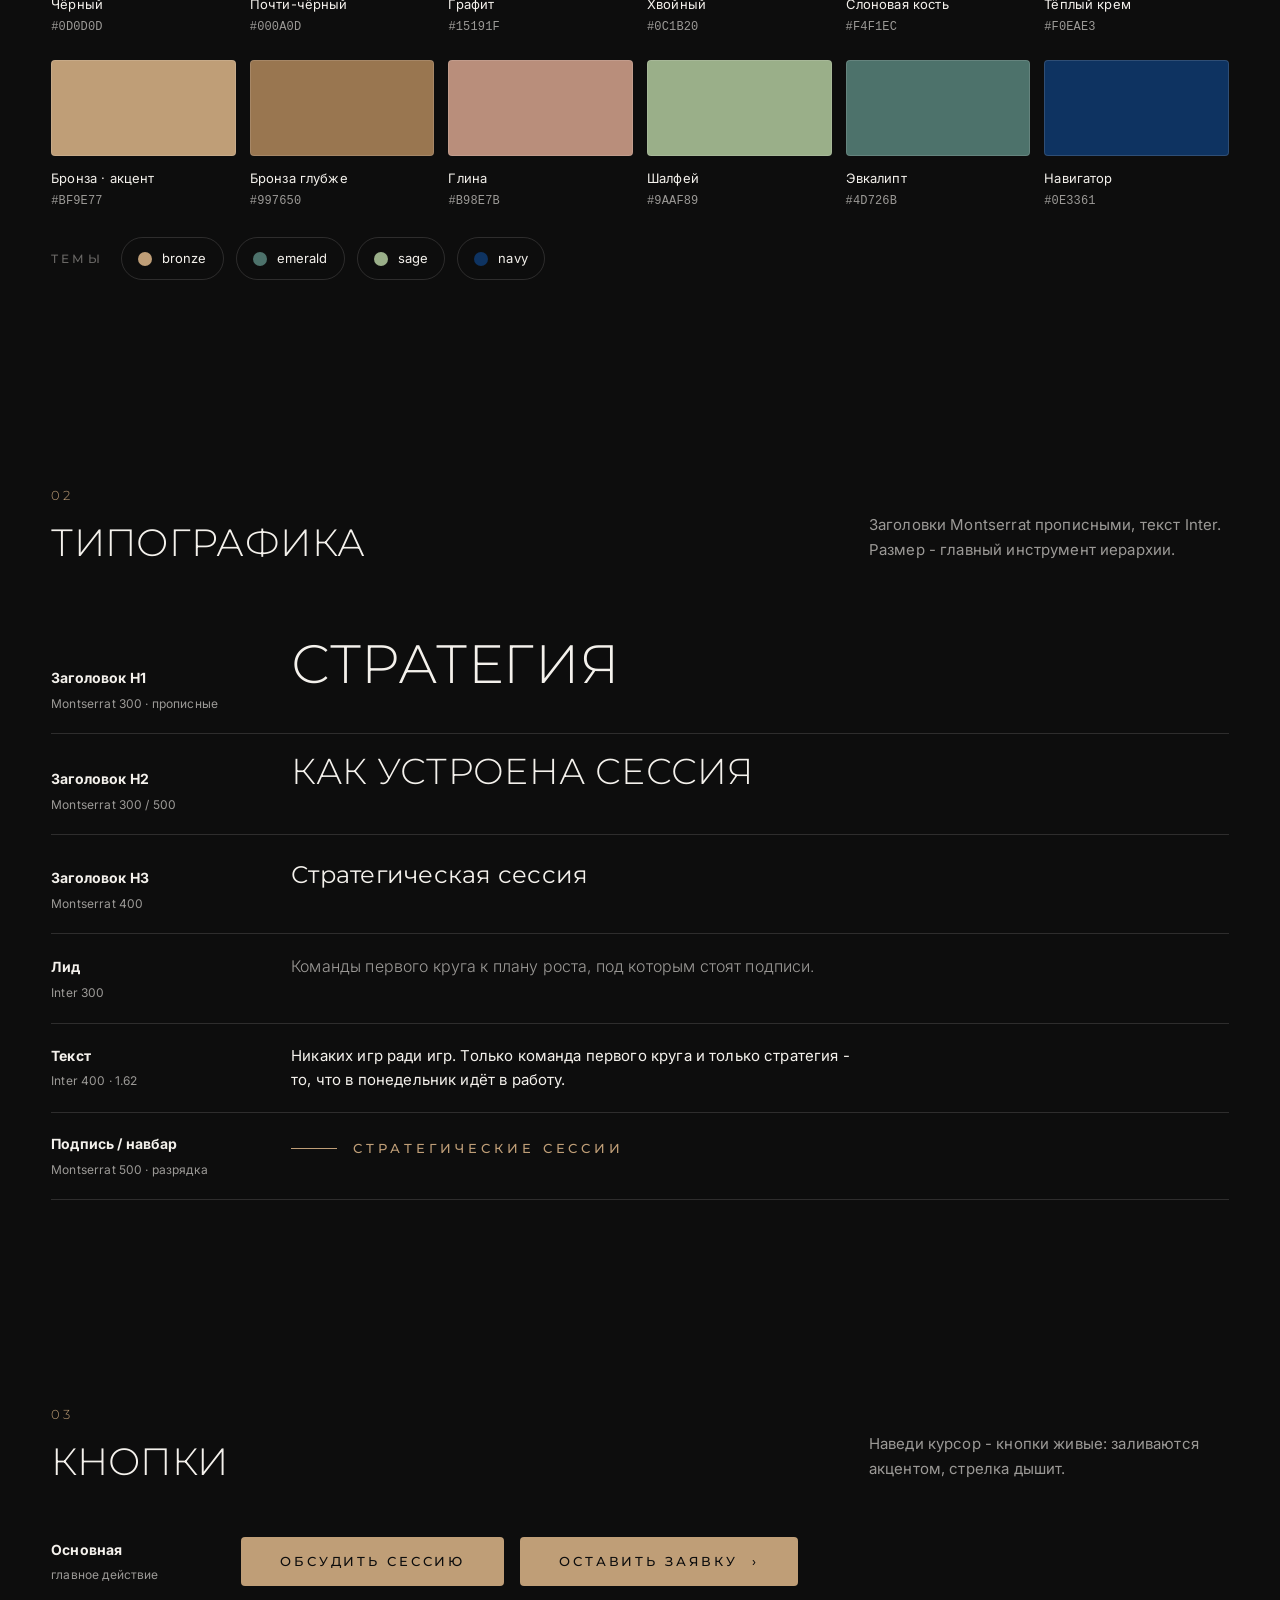
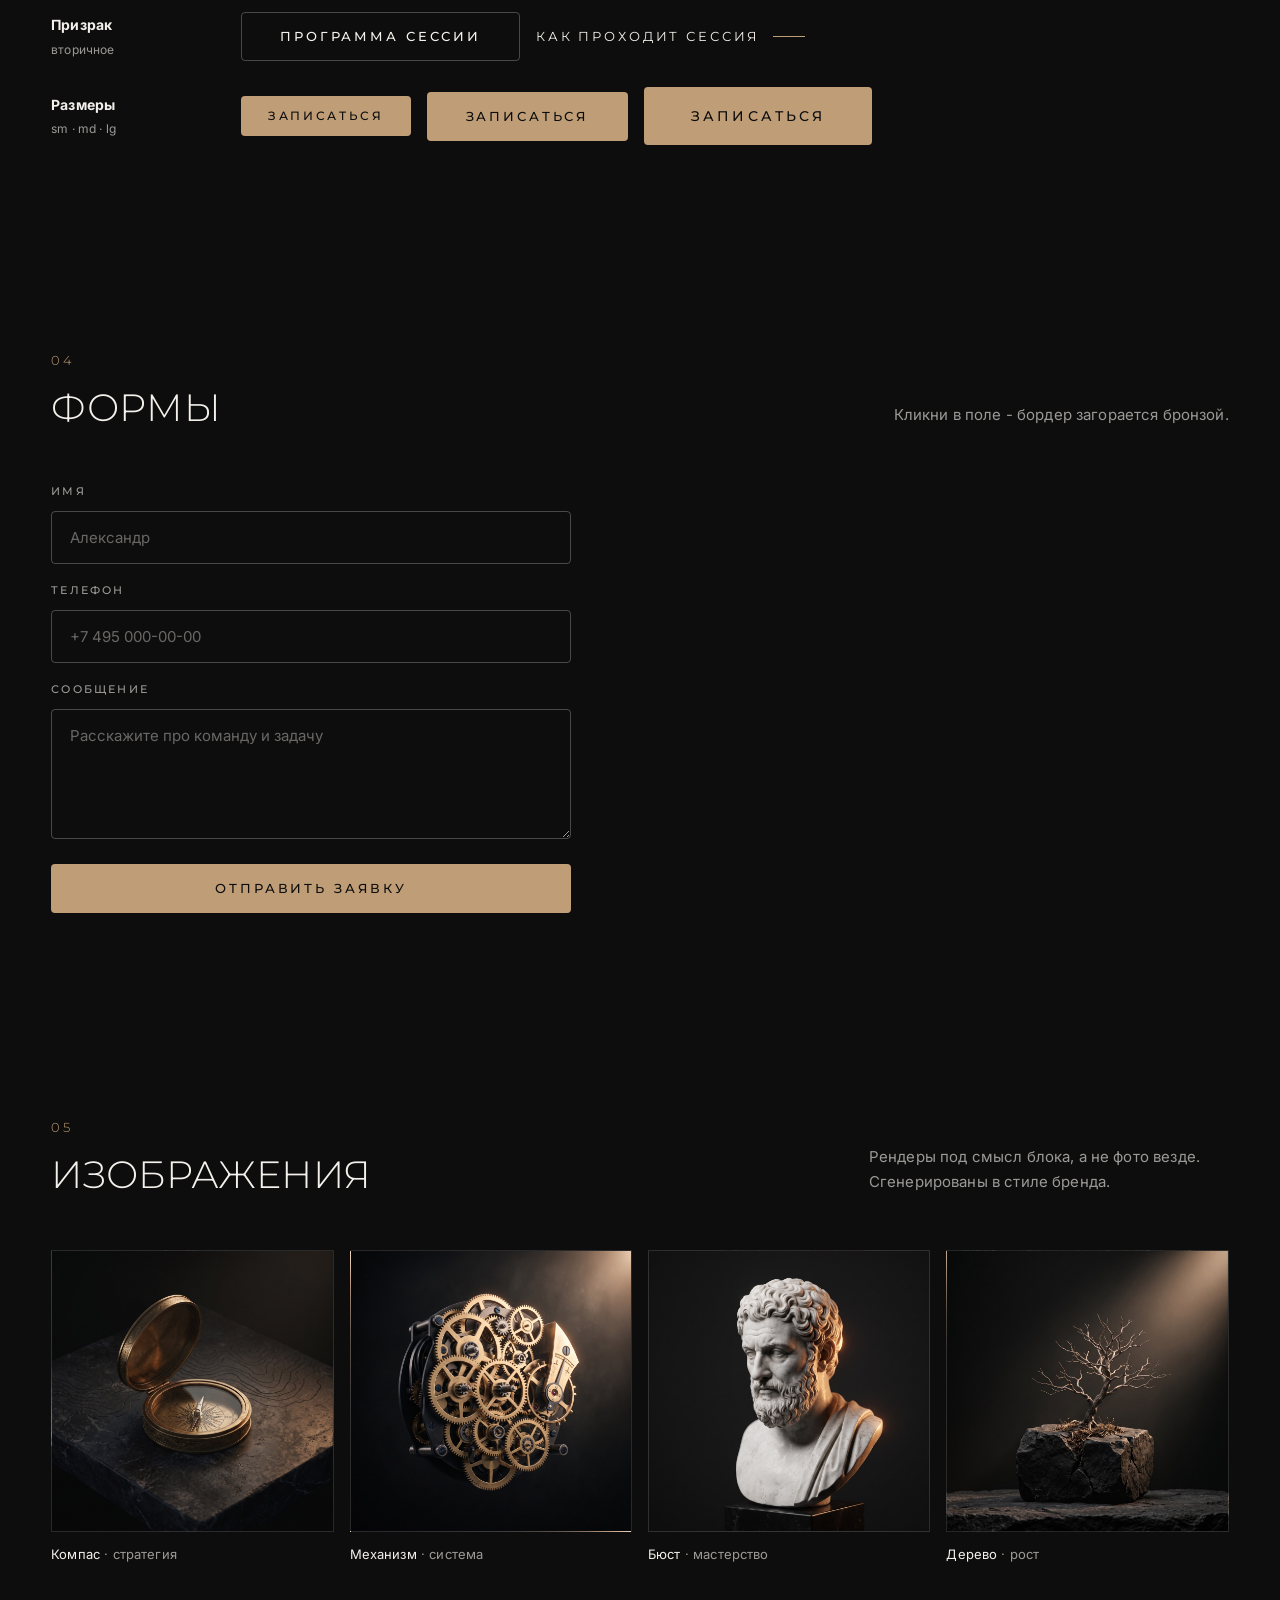
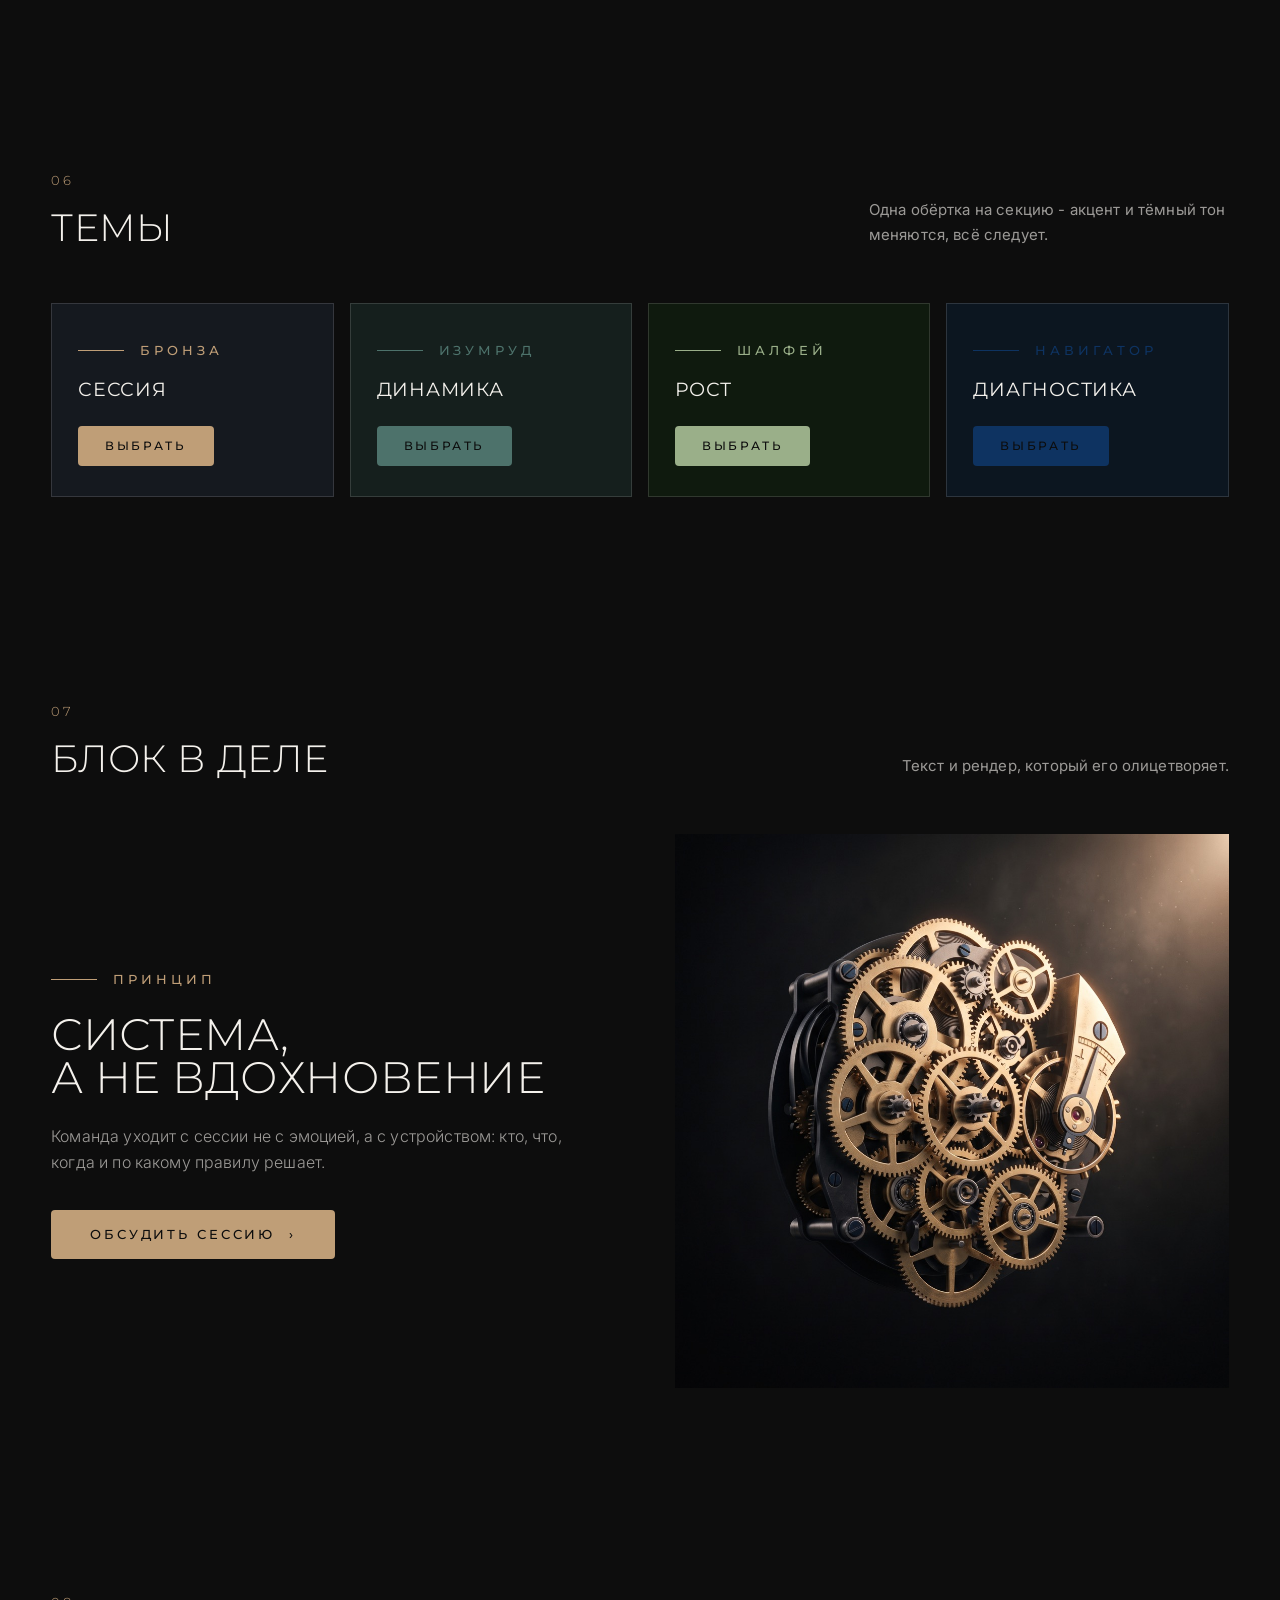
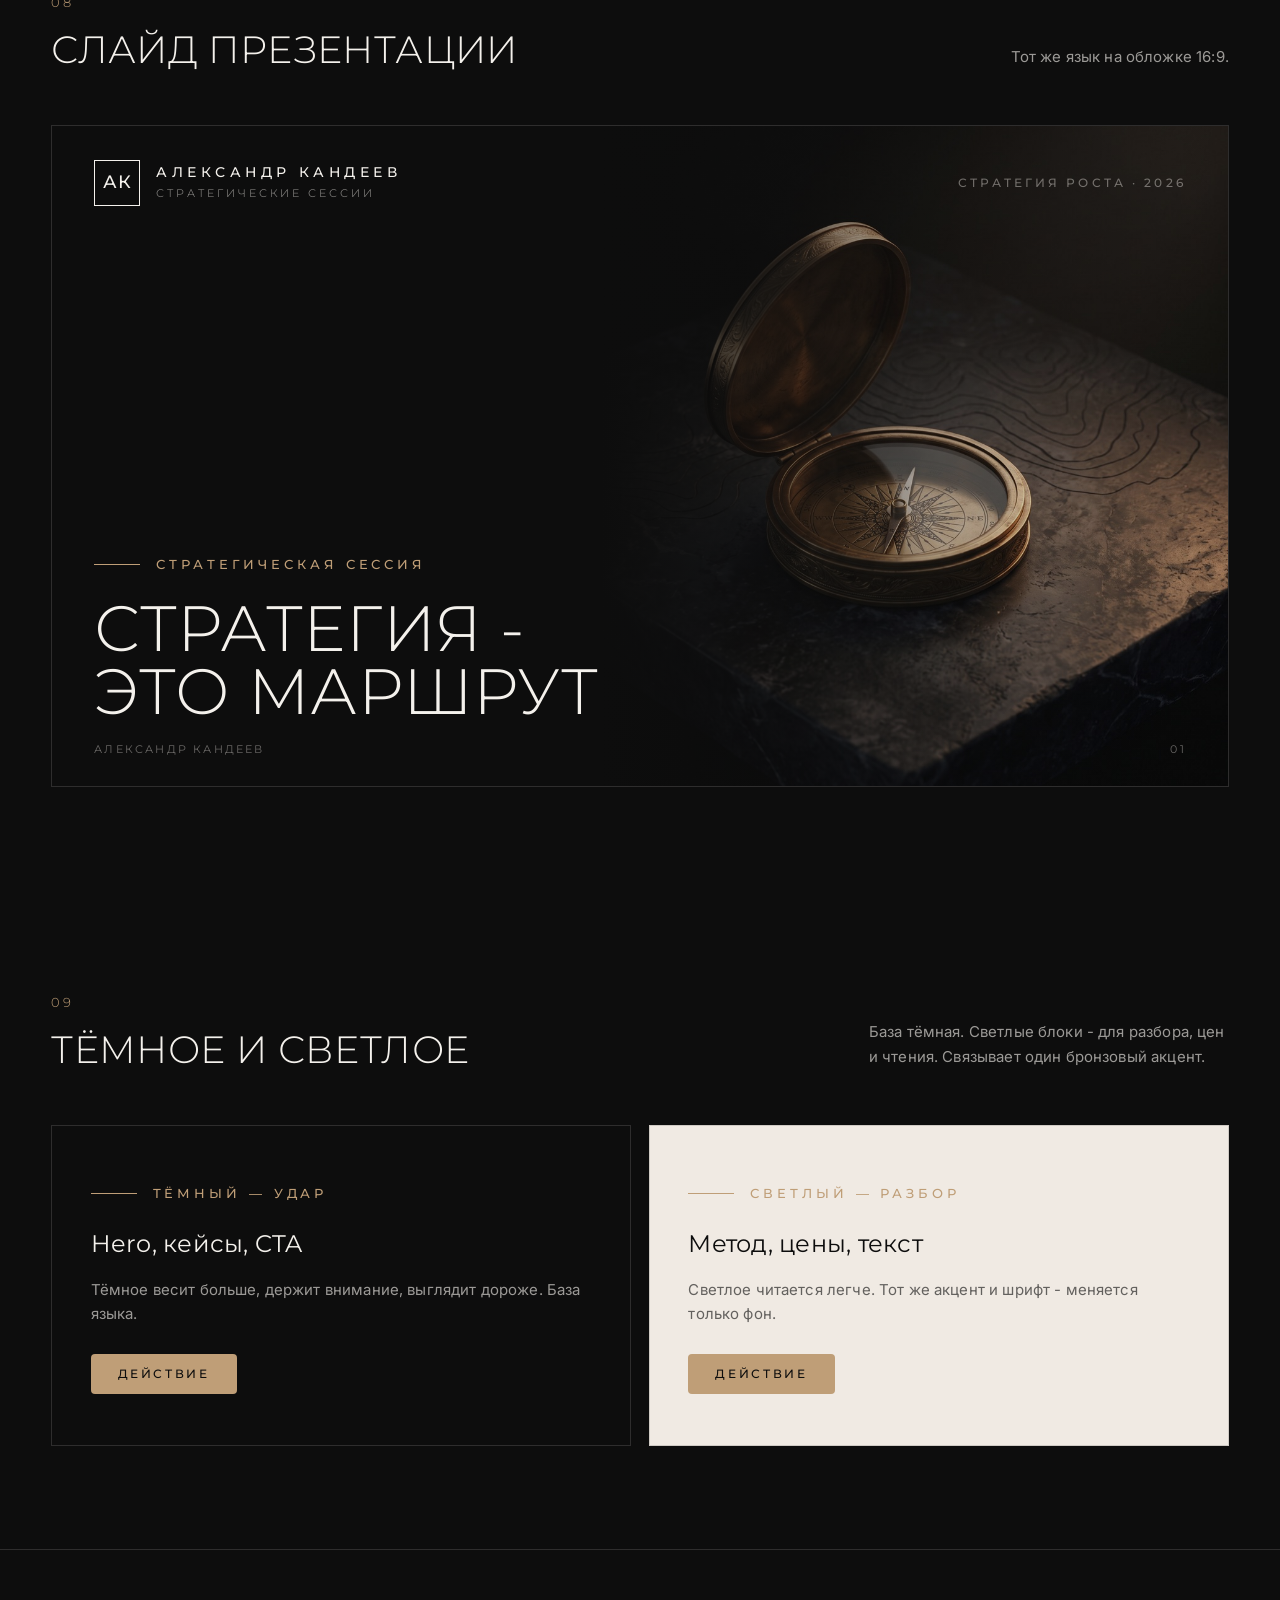
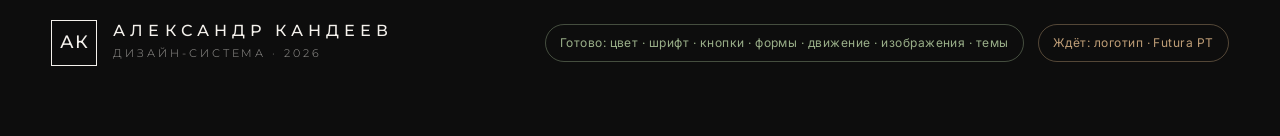
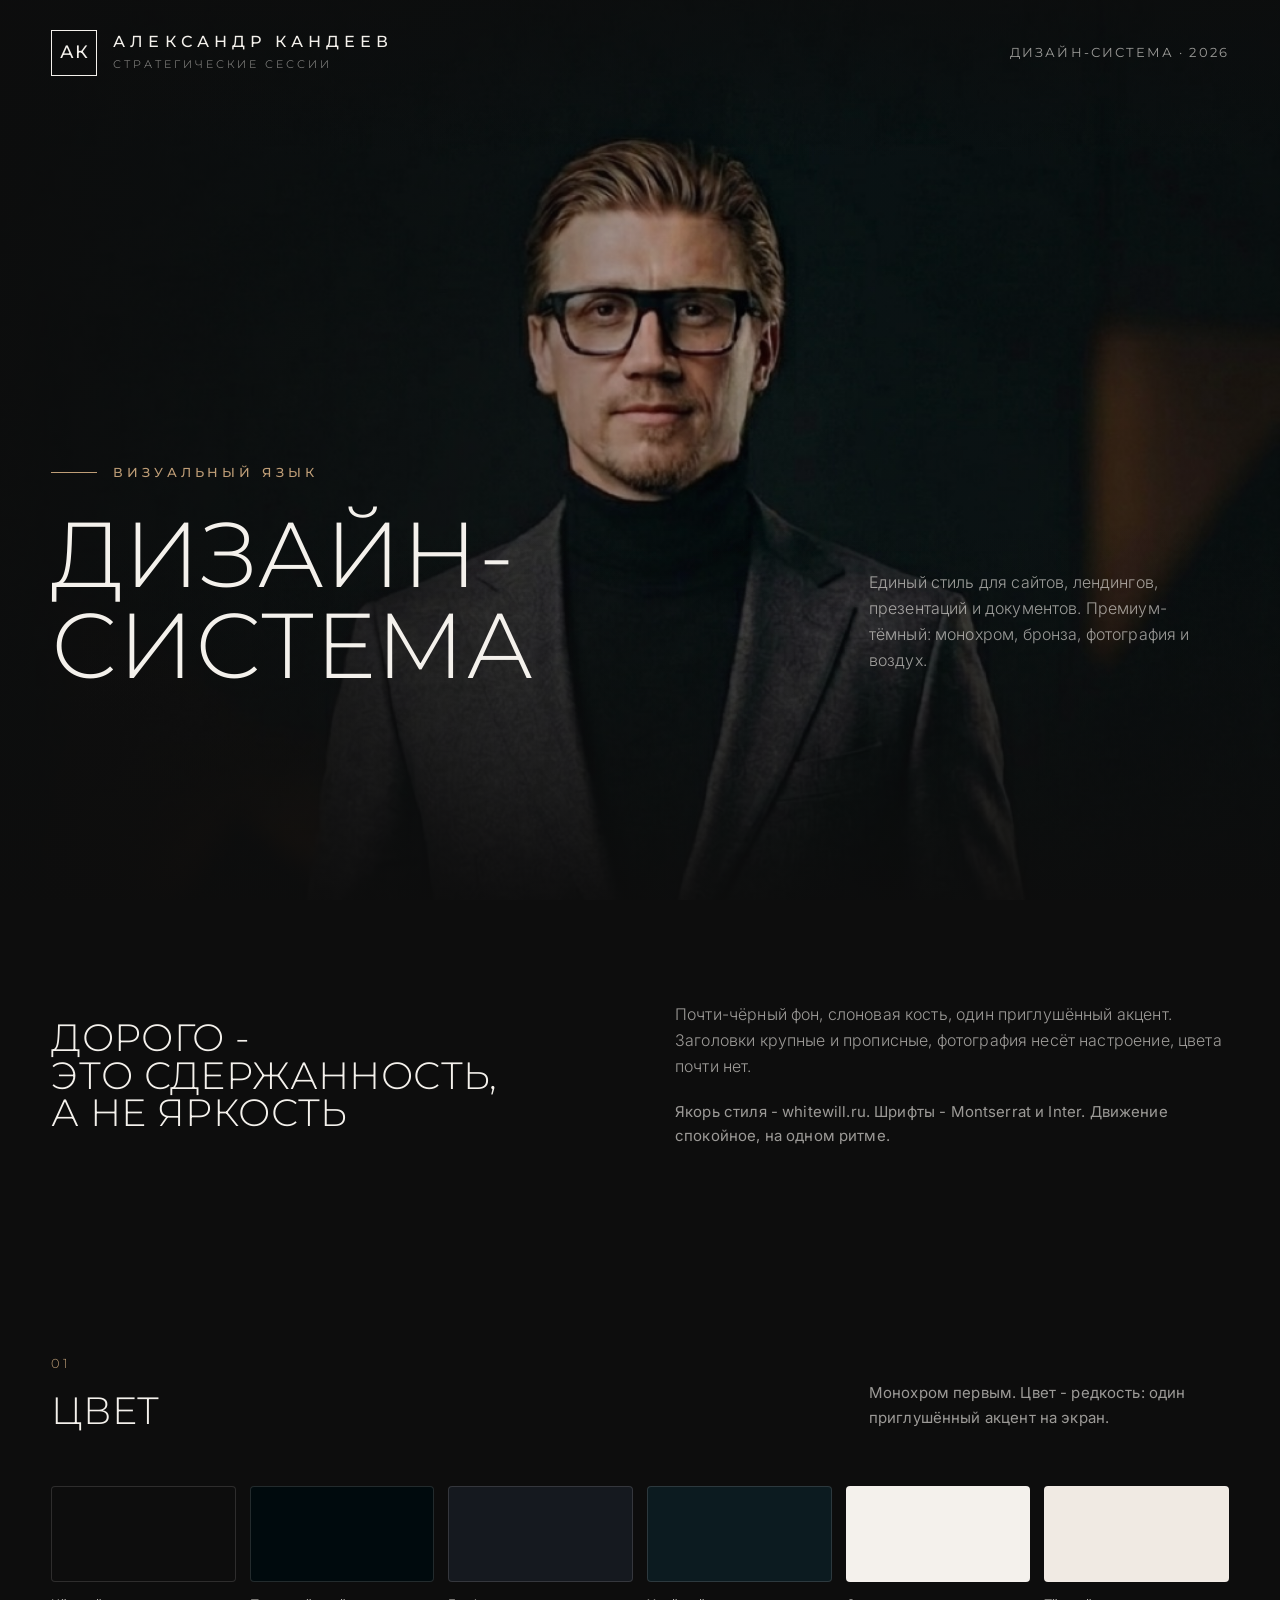
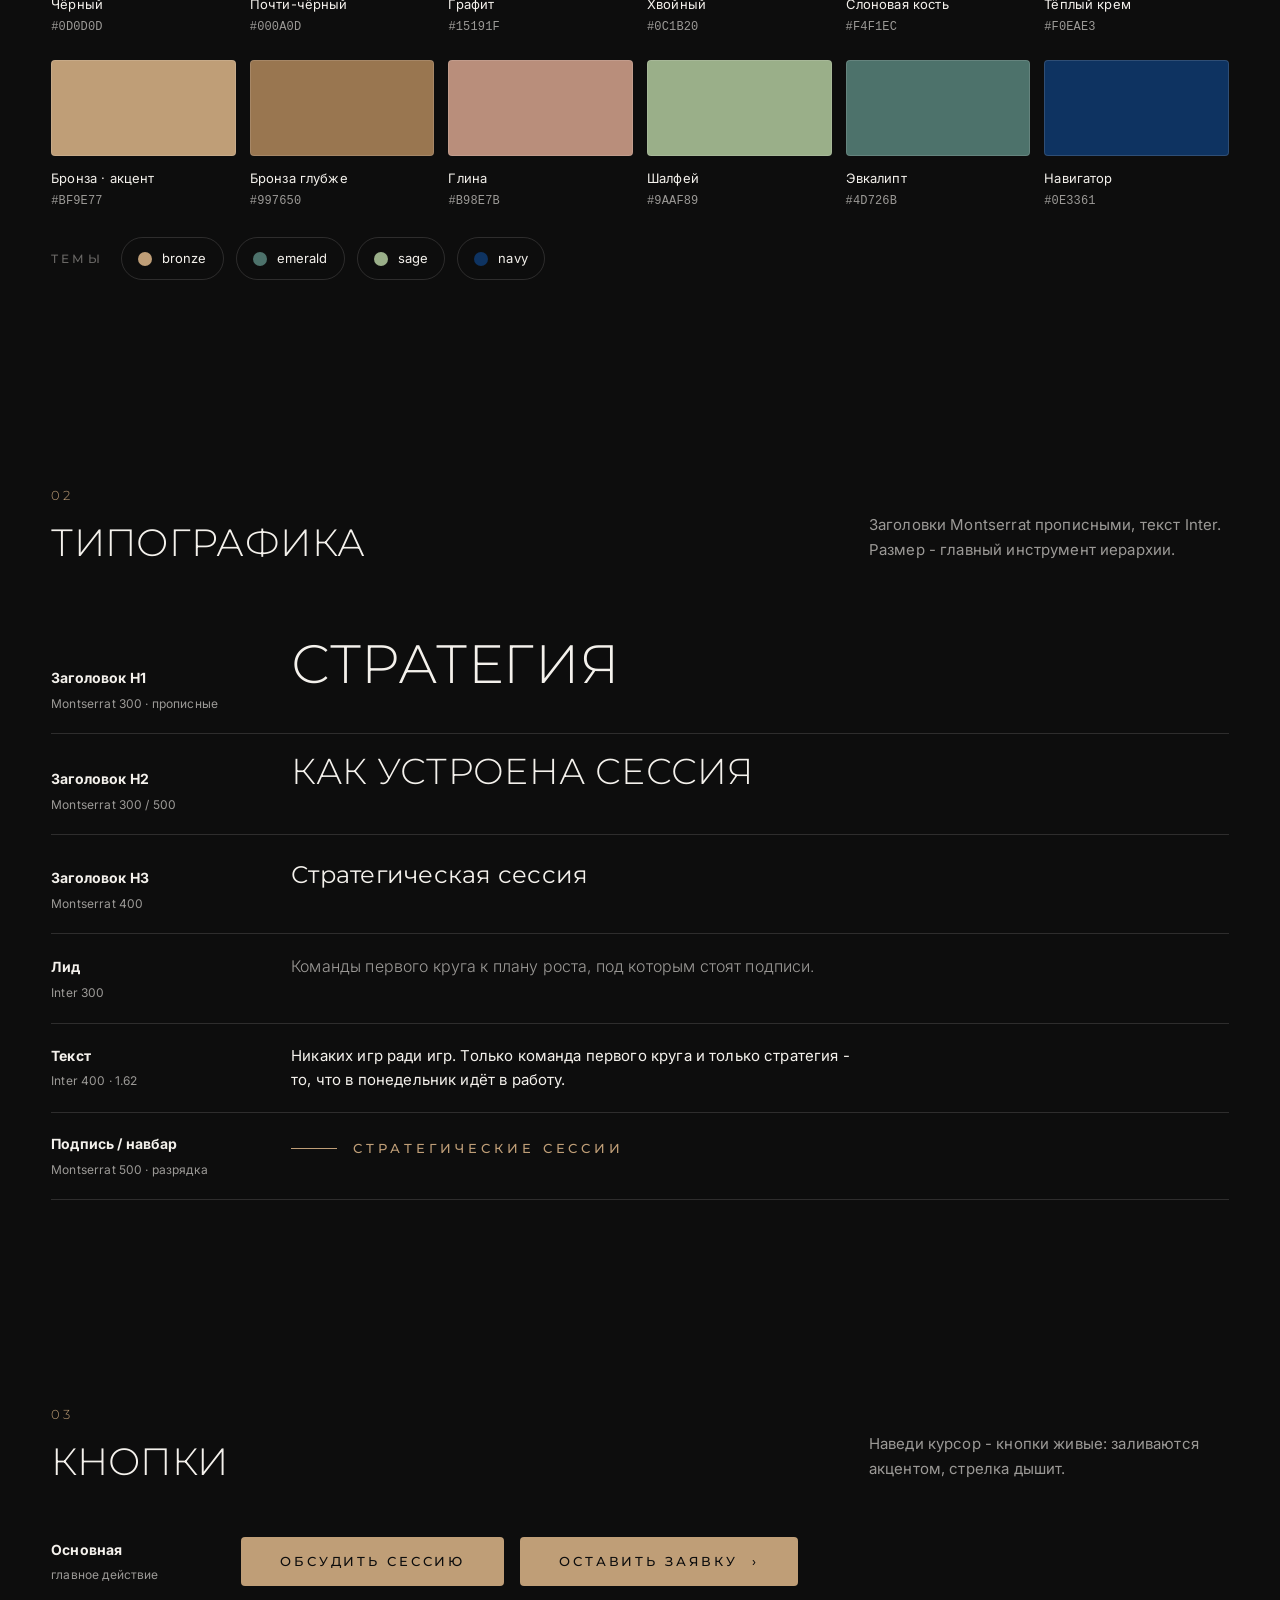
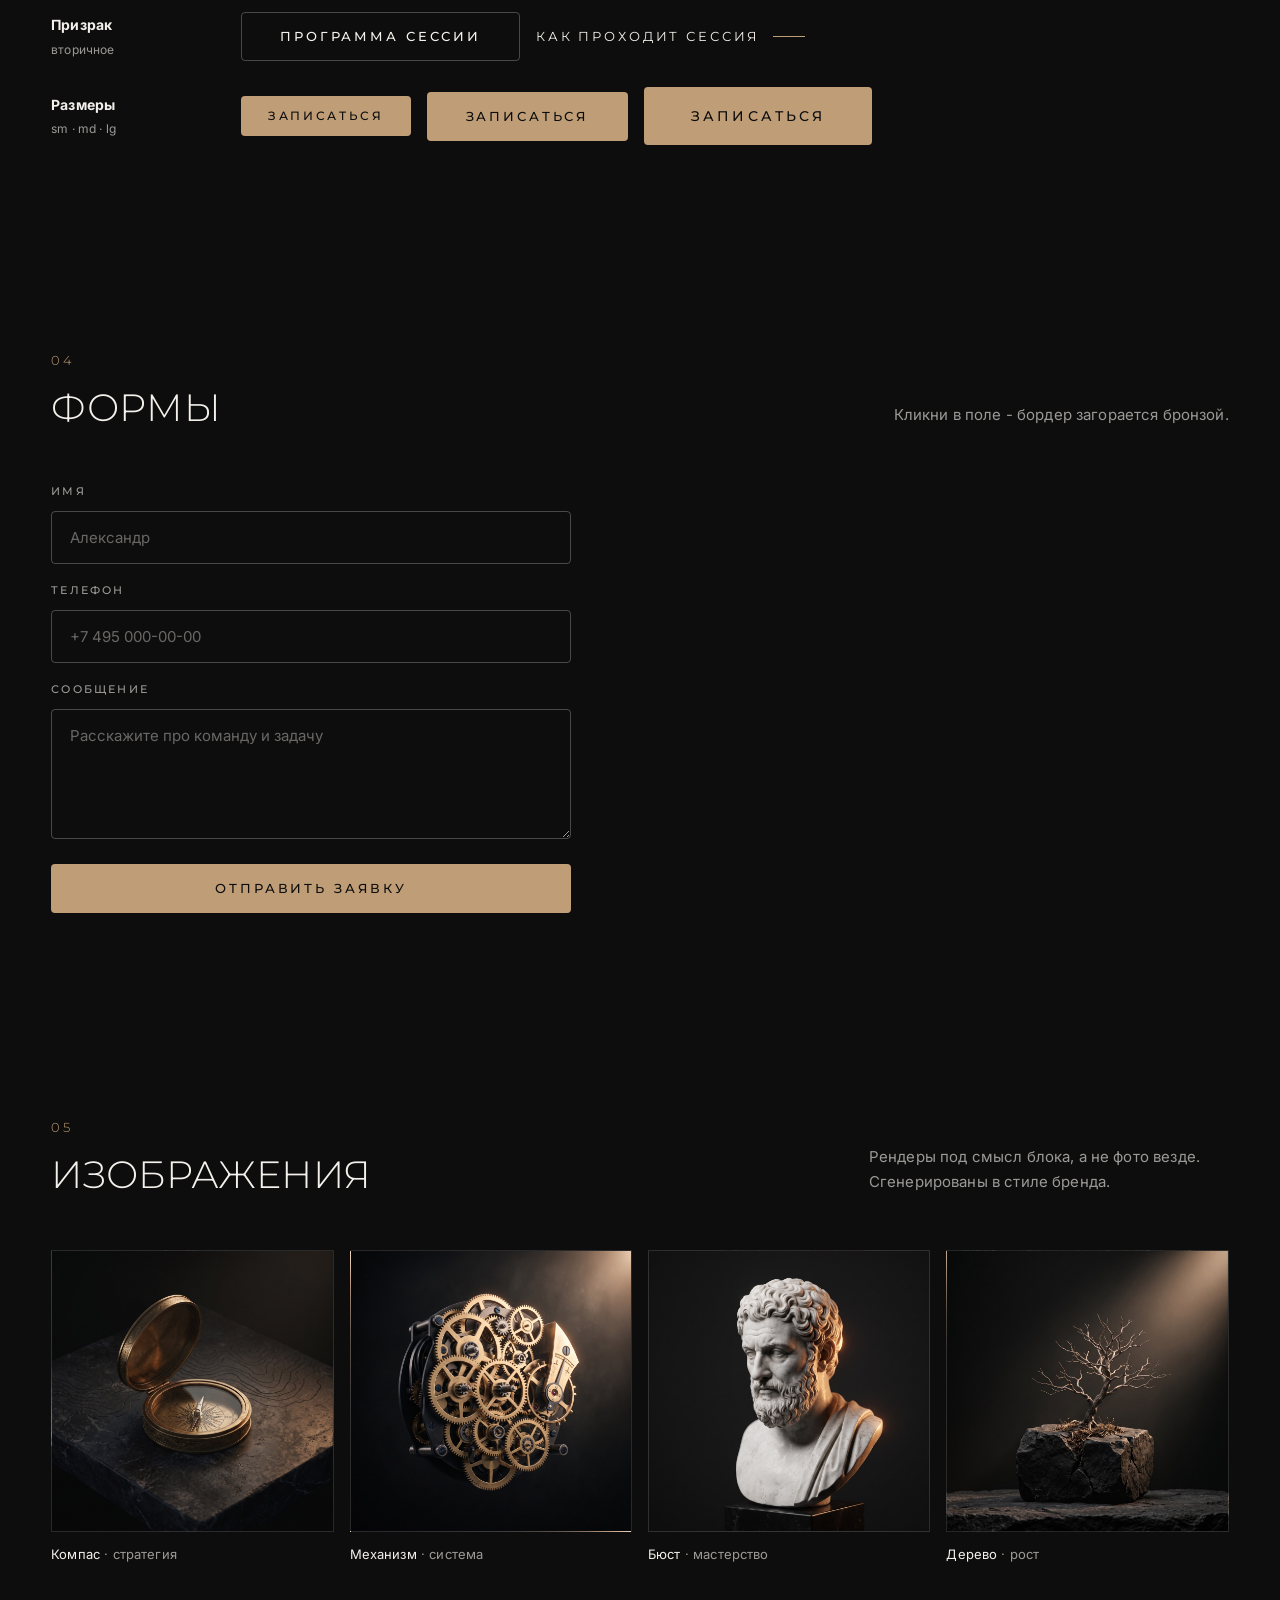
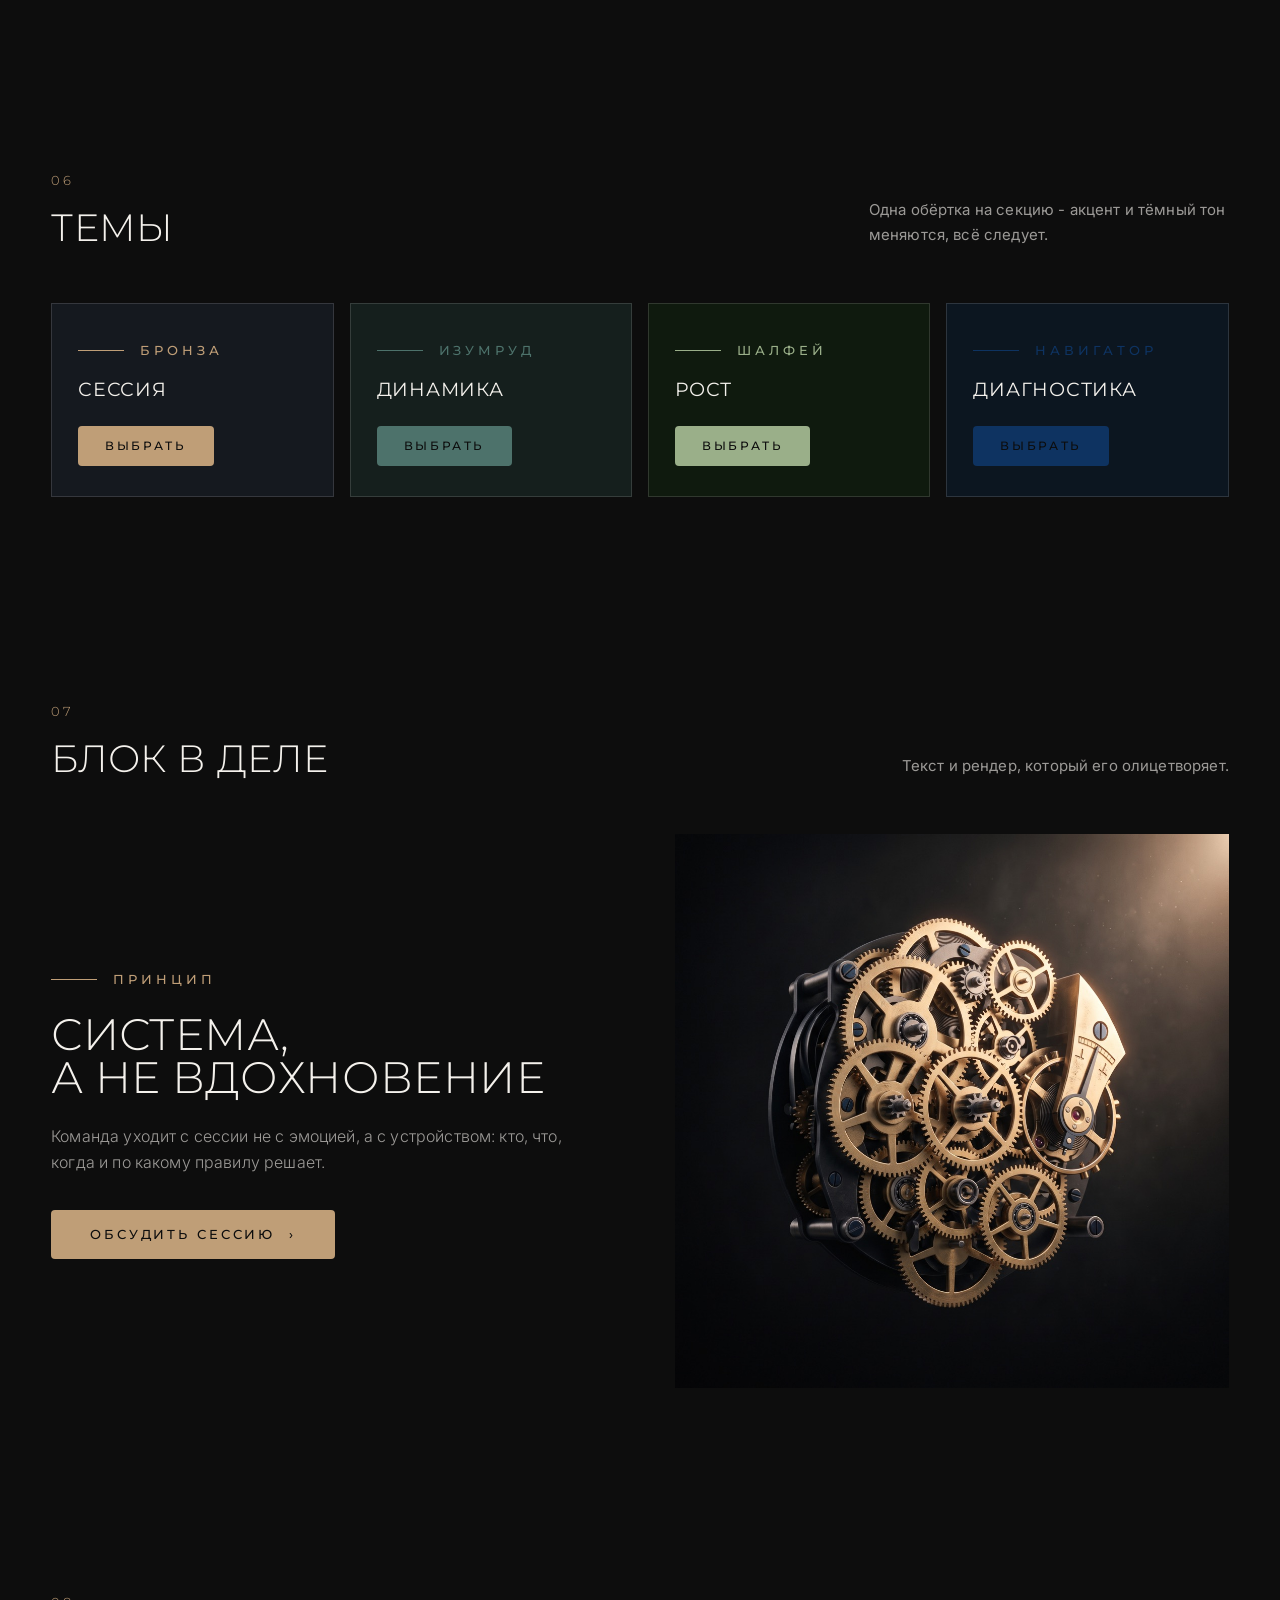
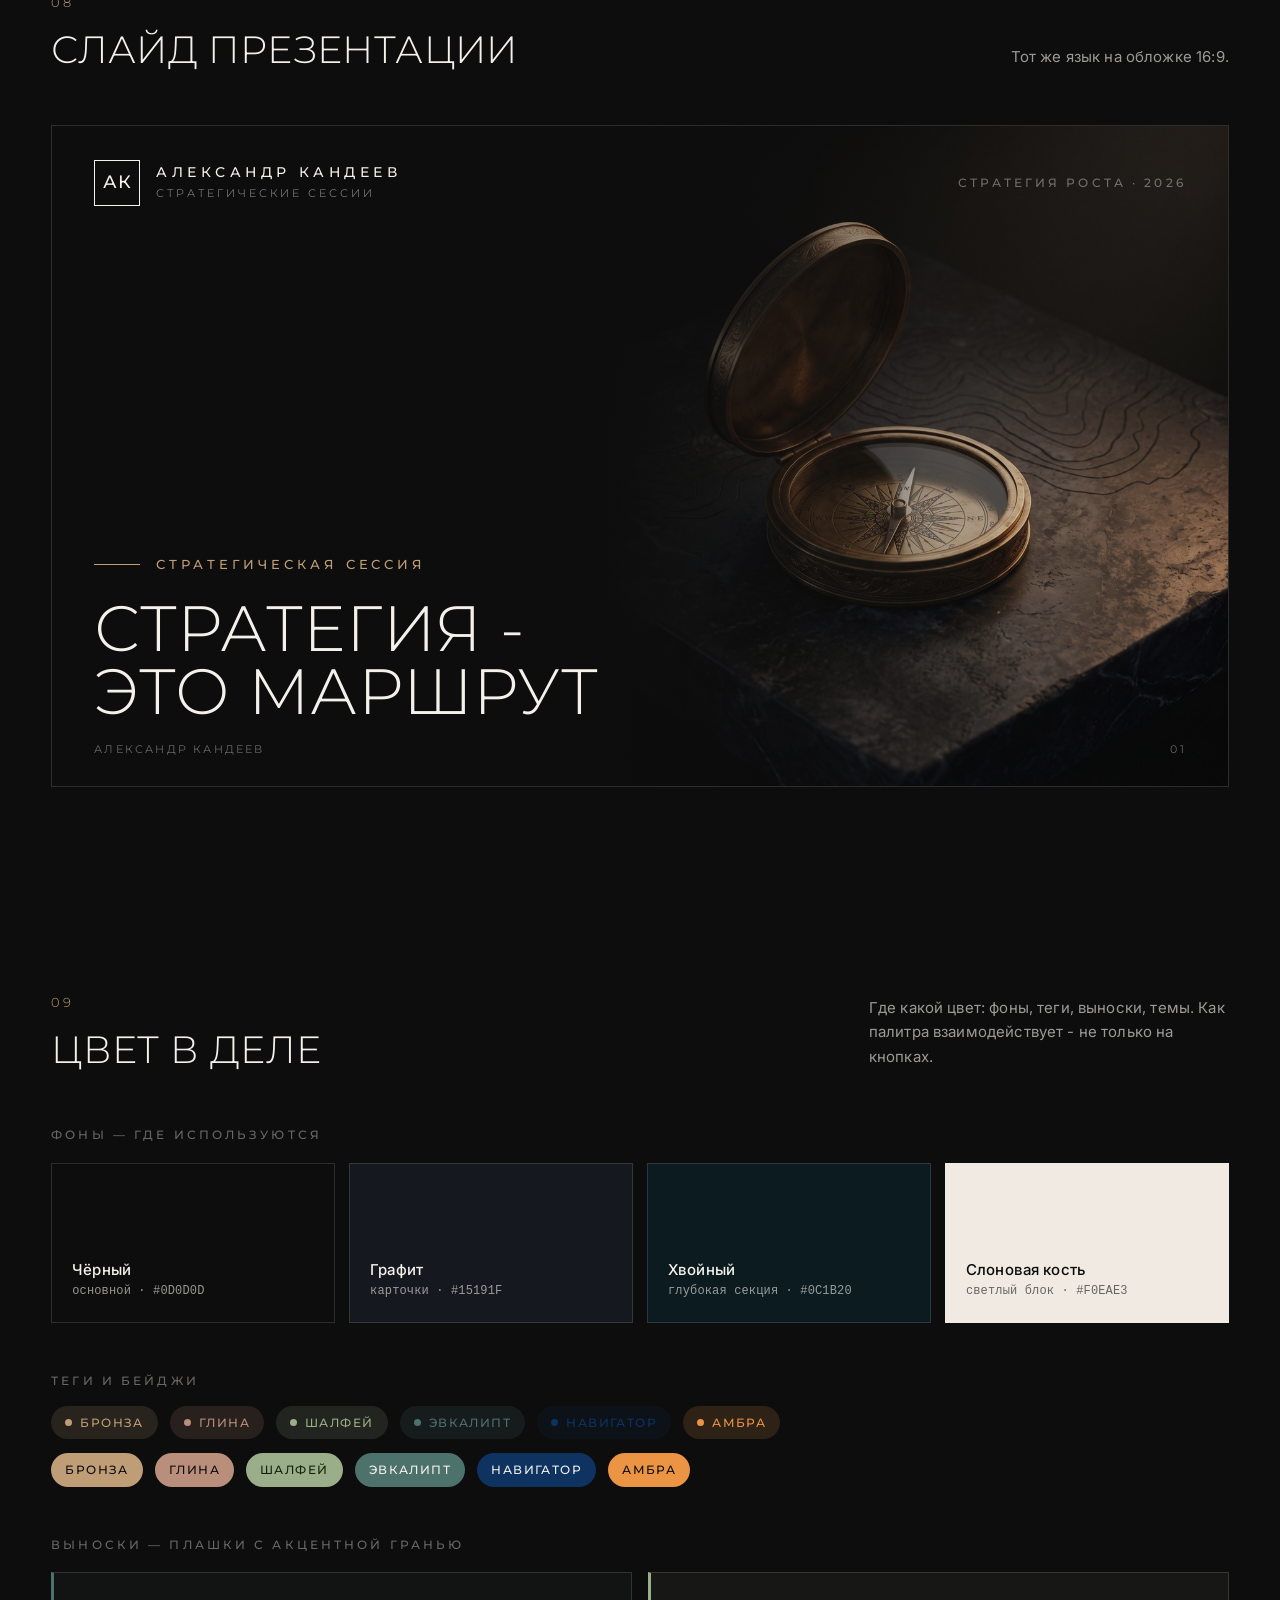
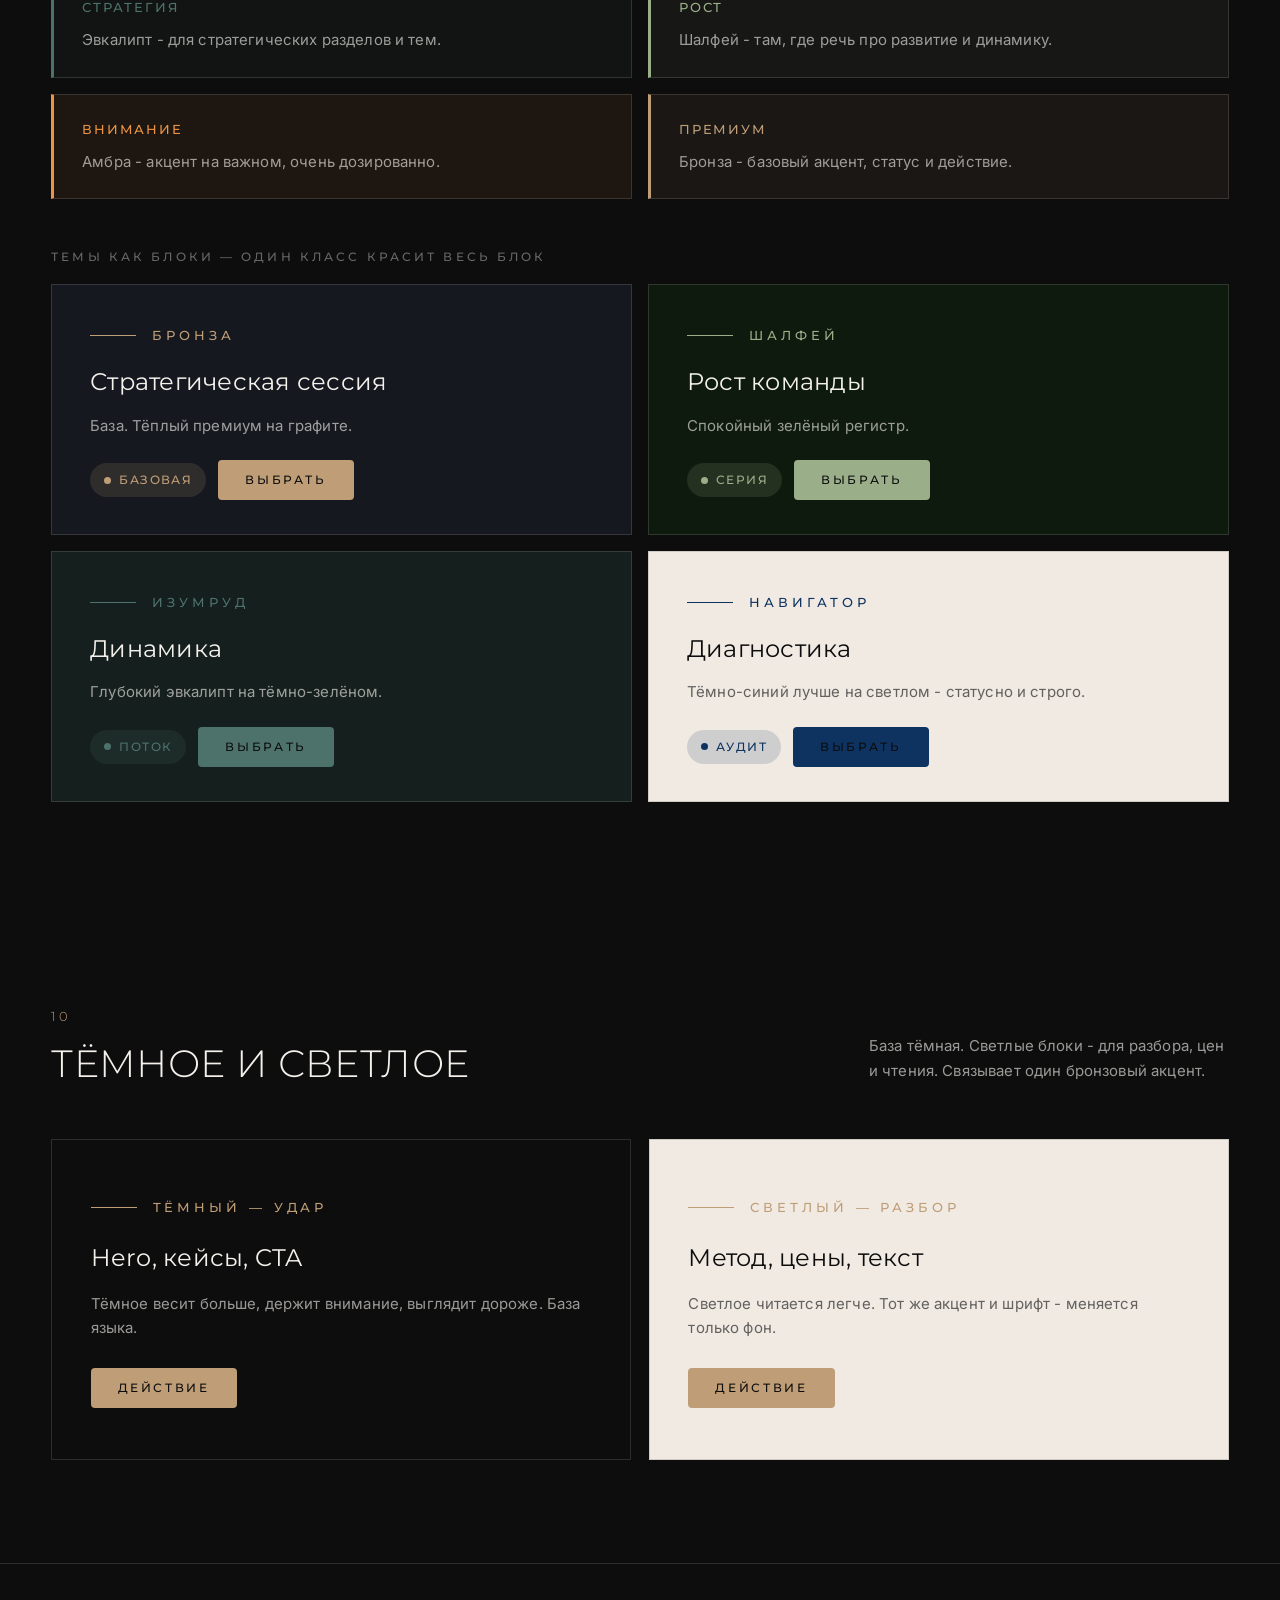
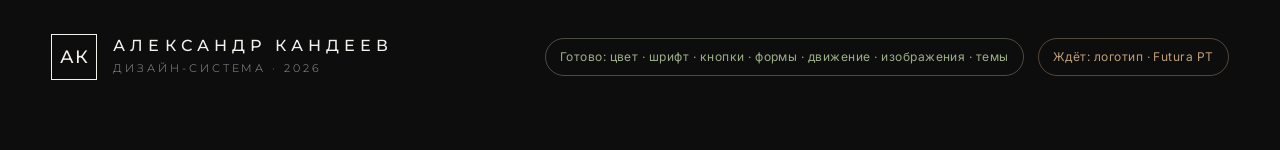
